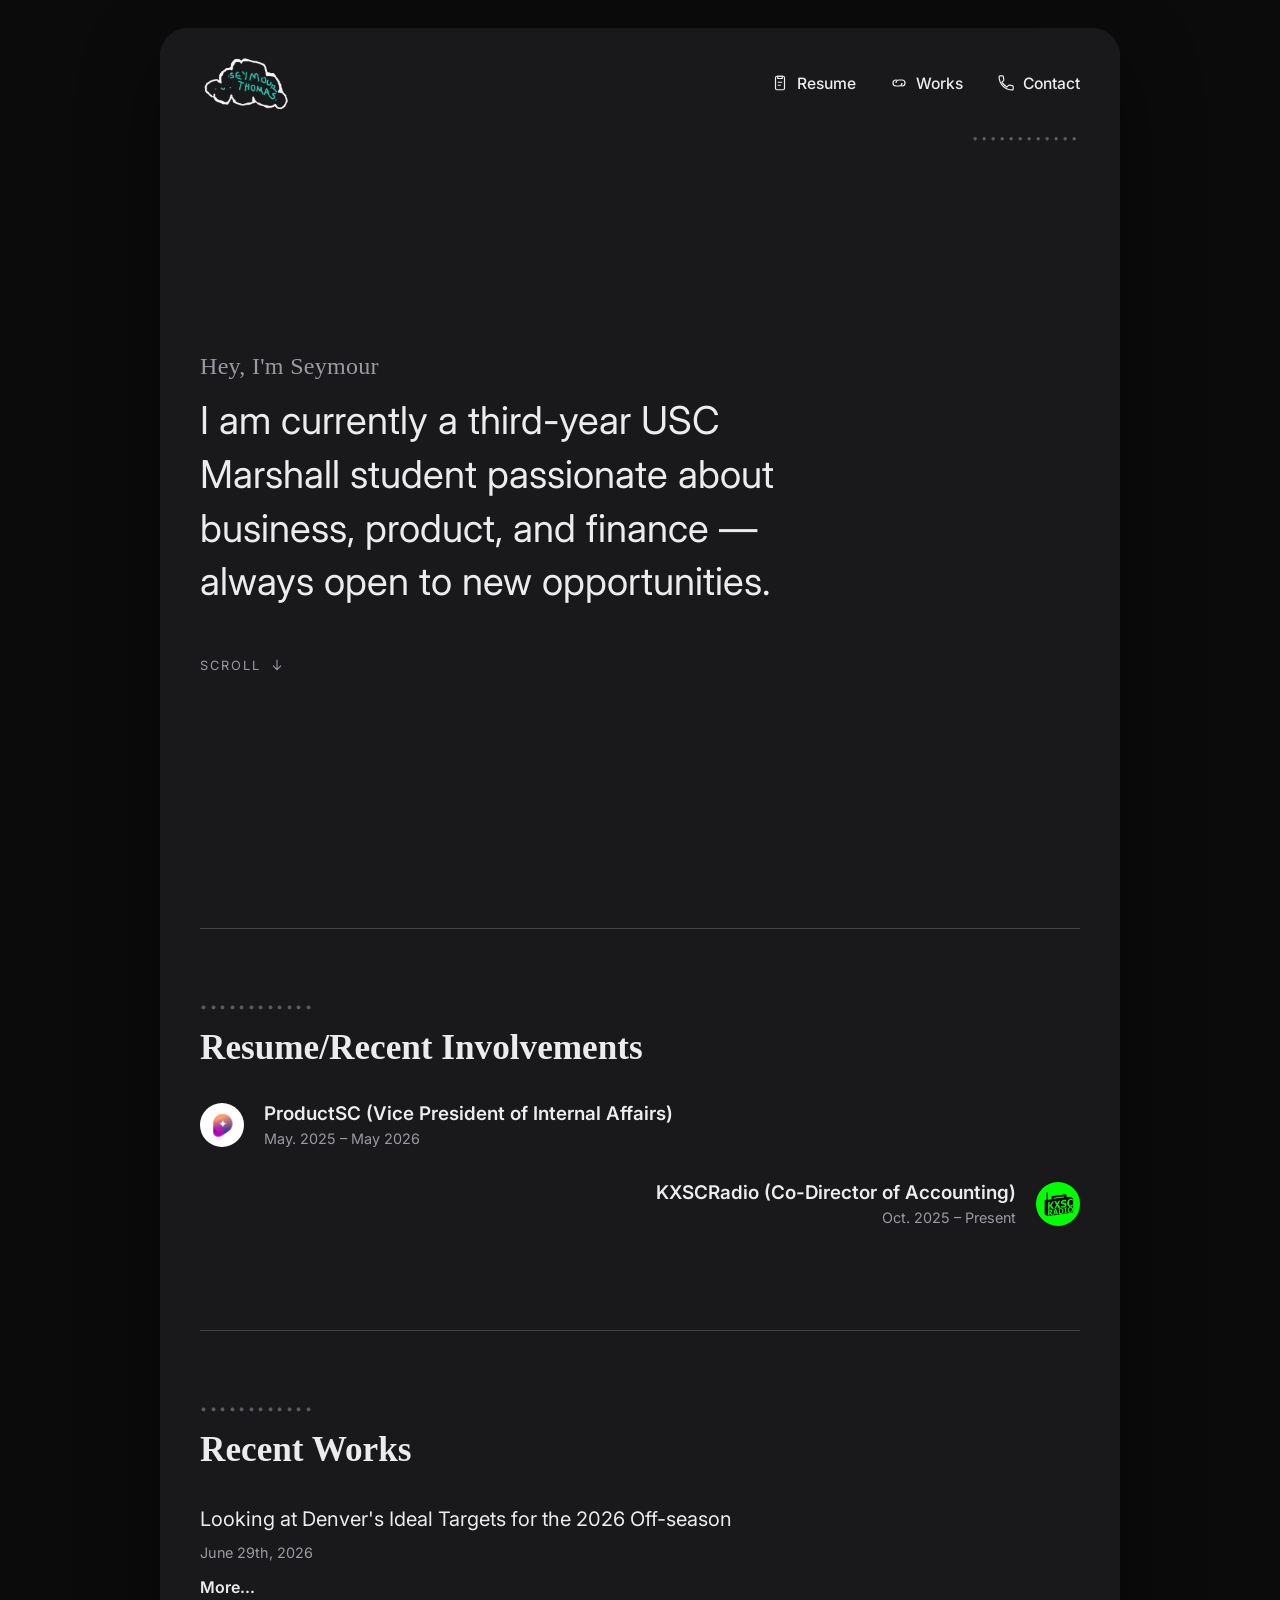
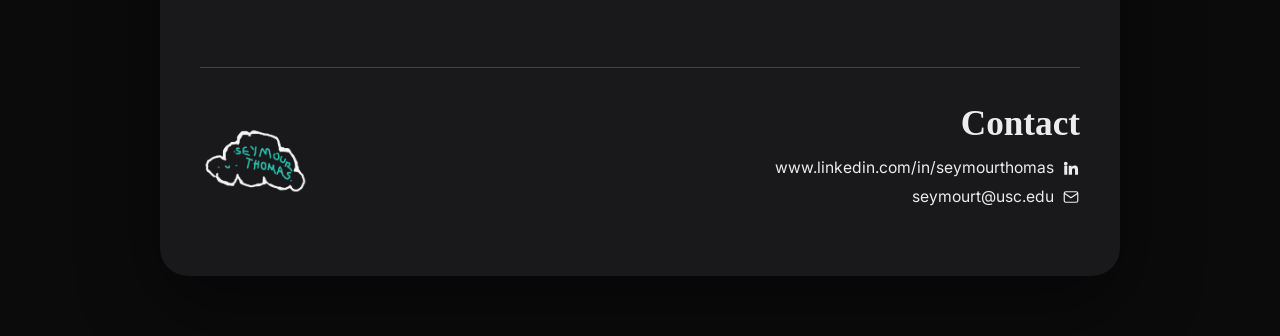
==== index.html @ e56f11bd "Add files via upload" ====
<!DOCTYPE html>
<html lang="en">
<head>
<meta charset="UTF-8">
<meta name="viewport" content="width=device-width, initial-scale=1.0">
<title>Seymour Thomas</title>
<link rel="icon" href="assets/logo.png">
<link rel="preconnect" href="https://fonts.googleapis.com">
<link rel="preconnect" href="https://fonts.gstatic.com" crossorigin>
<link href="https://fonts.googleapis.com/css2?family=Inter:wght@400;500;600;700&display=swap" rel="stylesheet">
<link rel="stylesheet" href="styles.css">
</head>
<body>

<div class="page">
  <div class="card">


    <header class="topbar">
      <a href="#top" class="logo-link" id="logoLink" aria-label="Back to top">
        <img src="assets/logo.png" alt="Seymour Thomas logo" class="logo-img">
      </a>
      <nav class="nav">
        <a href="#" class="nav-link" id="navResume" data-tip="Opens resume PDF">
          <svg class="nav-icon" viewBox="0 0 24 24" fill="none" stroke="currentColor" stroke-width="1.6"><rect x="6" y="3" width="12" height="18" rx="2"/><path d="M9 3h6v3H9z"/><path d="M9 11h6M9 15h4"/></svg>
          <span>Resume</span>
        </a>
        <a href="#works" class="nav-link" id="navWorks">
          <svg class="nav-icon" viewBox="0 0 24 24" fill="none" stroke="currentColor" stroke-width="1.6"><path d="M8 12a4 4 0 0 1 4-4h4a4 4 0 0 1 0 8h-1"/><path d="M16 12a4 4 0 0 1-4 4H8a4 4 0 0 1 0-8h1"/></svg>
          <span>Works</span>
        </a>
        <a href="#contact" class="nav-link" id="navContact">
          <svg class="nav-icon" viewBox="0 0 24 24" fill="none" stroke="currentColor" stroke-width="1.6"><path d="M6.6 10.8a15.9 15.9 0 0 0 6.6 6.6l2.2-2.2a1.2 1.2 0 0 1 1.2-.3c1.2.4 2.5.6 3.8.6a1.2 1.2 0 0 1 1.2 1.2V20a1.2 1.2 0 0 1-1.2 1.2C10.6 21.2 2.8 13.4 2.8 3.8A1.2 1.2 0 0 1 4 2.6h3.3a1.2 1.2 0 0 1 1.2 1.2c0 1.3.2 2.6.6 3.8a1.2 1.2 0 0 1-.3 1.2z"/></svg>
          <span>Contact</span>
        </a>
      </nav>
      <div class="topbar-dots" aria-hidden="true">••••••••••••</div>
    </header>

    <main id="top">

      <!-- INTRO -->
      <section class="section intro" id="intro">
        <div class="cloud-particles" aria-hidden="true">
          <img class="cloud-particle cp-1" src="assets/dotted-cloud.png" alt="">
          <img class="cloud-particle cp-2" src="assets/dotted-cloud.png" alt="">
          <img class="cloud-particle cp-3" src="assets/dotted-cloud.png" alt="">
          <img class="cloud-particle cp-4" src="assets/dotted-cloud.png" alt="">
          <img class="cloud-particle cp-5" src="assets/dotted-cloud.png" alt="">
          <img class="cloud-particle cp-6" src="assets/dotted-cloud.png" alt="">
          <img class="cloud-particle cp-7" src="assets/dotted-cloud.png" alt="">
        </div>
        <div class="intro-content">
          <p class="eyebrow"><span class="word" style="animation-delay:0.00s">Hey,</span> <span class="word" style="animation-delay:0.06s">I'm</span> <span class="word" style="animation-delay:0.12s">Seymour</span></p>
          <p class="intro-bio"><span class="word" style="animation-delay:0.20s">I</span> <span class="word" style="animation-delay:0.26s">am</span> <span class="word" style="animation-delay:0.32s">currently</span> <span class="word" style="animation-delay:0.38s">a</span> <span class="word" style="animation-delay:0.44s">third-year</span> <span class="word" style="animation-delay:0.50s">USC</span> <span class="word" style="animation-delay:0.56s">Marshall</span> <span class="word" style="animation-delay:0.62s">student</span> <span class="word" style="animation-delay:0.68s">passionate</span> <span class="word" style="animation-delay:0.74s">about</span> <span class="word" style="animation-delay:0.80s">business,</span> <span class="word" style="animation-delay:0.86s">product,</span> <span class="word" style="animation-delay:0.92s">and</span> <span class="word" style="animation-delay:0.98s">finance</span> <span class="word" style="animation-delay:1.04s">&mdash;</span> <span class="word" style="animation-delay:1.10s">always</span> <span class="word" style="animation-delay:1.16s">open</span> <span class="word" style="animation-delay:1.22s">to</span> <span class="word" style="animation-delay:1.28s">new</span> <span class="word" style="animation-delay:1.34s">opportunities.</span></p>
        </div>
        <div class="scroll-cue" aria-hidden="true">
          <span>scroll</span>
          <svg viewBox="0 0 24 24" fill="none" stroke="currentColor" stroke-width="1.6"><path d="M12 4v15M6 13l6 6 6-6"/></svg>
        </div>
      </section>

      <hr class="section-divider reveal">

      <!-- RESUME / INVOLVEMENTS -->
      <section class="section" id="involvements">
        <p class="dot-marker reveal">••••••••••••</p>
        <h2 class="section-title reveal">Resume/Recent Involvements</h2>

        <div class="involvement reveal">
          <a href="https://www.productsc.org/" target="_blank" rel="noopener" class="badge" aria-label="ProductSC website">
            <img src="assets/productsc.png" alt="ProductSC logo" class="badge-img">
          </a>
          <div class="involvement-text">
            <a href="https://www.productsc.org/" target="_blank" rel="noopener" class="involvement-org link-hover">ProductSC (Vice President of Internal Affairs)</a>
            <span class="involvement-date">May. 2025 – May 2026</span>
          </div>
        </div>

        <div class="involvement involvement-alt reveal">
          <div class="involvement-text">
            <a href="https://kxsc.org/" target="_blank" rel="noopener" class="involvement-org link-hover">KXSCRadio (Co-Director of Accounting)</a>
            <span class="involvement-date">Oct. 2025 – Present</span>
          </div>
          <a href="https://kxsc.org/" target="_blank" rel="noopener" class="badge" aria-label="KXSC Radio website">
            <img src="assets/kxsc.jpg" alt="KXSC Radio logo" class="badge-img">
          </a>
        </div>
      </section>

      <hr class="section-divider reveal">

      <!-- RECENT WORKS -->
      <section class="section" id="works">
        <p class="dot-marker reveal">••••••••••••</p>
        <h2 class="section-title reveal">Recent Works</h2>

        <div class="work reveal">
          <a href="memo.html" class="work-title link-hover">Looking at Denver's Ideal Targets for the 2026 Off-season</a>
          <span class="work-date">June 29th, 2026</span>
          <a href="memo.html" class="more-link link-hover">More...</a>
        </div>
      </section>

      <hr class="section-divider reveal">

      <!-- CONTACT -->
      <section class="section contact-section" id="contact">
        <img src="assets/logo.png" alt="Seymour Thomas logo" class="logo-img contact-logo reveal">
        <div class="contact-info reveal">
          <h2 class="section-title contact-title">Contact</h2>
          <a href="https://www.linkedin.com/in/seymourthomas" target="_blank" rel="noopener" class="contact-row link-hover">
            www.linkedin.com/in/seymourthomas
            <svg class="contact-icon" viewBox="0 0 24 24" fill="currentColor"><path d="M4.98 3.5a2.5 2.5 0 1 1 0 5 2.5 2.5 0 0 1 0-5zM3 9h4v12H3zM9 9h3.8v1.7h.05c.53-1 1.83-2.05 3.77-2.05 4.03 0 4.78 2.65 4.78 6.1V21h-4v-5.6c0-1.34-.02-3.06-1.87-3.06-1.87 0-2.16 1.46-2.16 2.96V21H9z"/></svg>
          </a>
          <a href="mailto:seymourt@usc.edu" class="contact-row link-hover">
            seymourt@usc.edu
            <svg class="contact-icon" viewBox="0 0 24 24" fill="none" stroke="currentColor" stroke-width="1.6"><rect x="3" y="5" width="18" height="14" rx="2"/><path d="M3 7l9 6 9-6"/></svg>
          </a>
        </div>
      </section>

    </main>
  </div>
</div>

<script src="script.js"></script>
</body>
</html>
---- styles.css ----
/* ============ self-hosted fonts ============ */
@font-face{
  font-family:'Kaisei Tokumin';
  src:url('assets/fonts/KaiseiTokumin-Regular.ttf') format('truetype');
  font-weight:400;
  font-style:normal;
  font-display:swap;
}
@font-face{
  font-family:'Kaisei Tokumin';
  src:url('assets/fonts/KaiseiTokumin-Medium.ttf') format('truetype');
  font-weight:500;
  font-style:normal;
  font-display:swap;
}
@font-face{
  font-family:'Kaisei Tokumin';
  src:url('assets/fonts/KaiseiTokumin-Bold.ttf') format('truetype');
  font-weight:700;
  font-style:normal;
  font-display:swap;
}
@font-face{
  font-family:'Kaisei Tokumin';
  src:url('assets/fonts/KaiseiTokumin-ExtraBold.ttf') format('truetype');
  font-weight:800;
  font-style:normal;
  font-display:swap;
}

/* ============ tokens ============ */
:root{
  --bg-outer:#0B0B0C;
  --bg-card:#19191C;
  --text-primary:#ECECEF;
  --text-muted:#9A9AA3;
  --accent:#8E7CF6;      /* purple/blue hover highlight */
  --accent-soft:rgba(142,124,246,0.15);
  --teal:#2DD4BF;
  --dot-grey:#5B5B63;
  --rule:rgba(255,255,255,0.14);
  --radius-card:28px;
  --font-display:'Kaisei Tokumin', serif;
  --font-body:'Inter', sans-serif;
}

*{box-sizing:border-box;}
html{scroll-behavior:smooth;}
body{
  margin:0;
  background:var(--bg-outer);
  color:var(--text-primary);
  font-family:var(--font-body);
  -webkit-font-smoothing:antialiased;
}

a{ color:inherit; text-decoration:none; }

/* ============ page / card shell ============ */
.page{
  min-height:100vh;
  display:flex;
  justify-content:center;
  padding:28px 16px 60px;
}
.card{
  position:relative;
  width:100%;
  max-width:960px;
  background:var(--bg-card);
  border-radius:var(--radius-card);
  overflow:hidden;
  box-shadow:0 30px 80px rgba(0,0,0,0.45);
}

/* floating cloud particles — small, transparent, confined to the intro
   hero's right-hand side so they never cross into the text column.
   Each drifts in, lingers, fades out, then repeats on a loop; staggered
   delays/durations keep them from moving in sync. */
.cloud-particles{
  position:absolute;
  inset:0;
  overflow:hidden;
  pointer-events:none;
  z-index:0;
}
.cloud-particle{
  position:absolute;
  width:56px;
  opacity:0;
  animation:cloud-float 12s ease-in-out infinite;
}
.cp-1{ top:6%;  left:64%; width:38px; animation-duration:11s; animation-delay:0s;   --peak:0.20; --dx:16px;  --dy:-22px; }
.cp-2{ top:16%; left:84%; width:60px; animation-duration:14s; animation-delay:2.5s; --peak:0.16; --dx:-14px; --dy:18px;  }
.cp-3{ top:34%; left:70%; width:30px; animation-duration:9s;  animation-delay:5s;   --peak:0.24; --dx:20px;  --dy:14px;  }
.cp-4{ top:48%; left:90%; width:50px; animation-duration:13s; animation-delay:1.5s; --peak:0.15; --dx:-18px; --dy:-16px; }
.cp-5{ top:62%; left:66%; width:42px; animation-duration:10s; animation-delay:7s;   --peak:0.20; --dx:14px;  --dy:20px;  }
.cp-6{ top:76%; left:82%; width:34px; animation-duration:12.5s; animation-delay:4s; --peak:0.18; --dx:-16px; --dy:-14px; }
.cp-7{ top:88%; left:72%; width:46px; animation-duration:15s; animation-delay:9s;   --peak:0.14; --dx:12px;  --dy:-18px; }

@keyframes cloud-float{
  0%{ opacity:0; transform:translate(0,0) scale(0.92); }
  15%{ opacity:var(--peak,0.2); }
  50%{ transform:translate(var(--dx,14px), var(--dy,-18px)) scale(1); }
  85%{ opacity:var(--peak,0.2); }
  100%{ opacity:0; transform:translate(calc(var(--dx,14px) * 1.7), calc(var(--dy,-18px) * 1.7)) scale(1.04); }
}

/* ============ topbar (sticky) ============ */
.topbar{
  position:sticky;
  top:0;
  z-index:20;
  display:flex;
  align-items:center;
  justify-content:space-between;
  padding:26px 40px;
  background:linear-gradient(to bottom, var(--bg-card) 78%, rgba(25,25,28,0));
}
.logo-link{ display:block; line-height:0; }
.logo-img{
  height:58px;
  width:auto;
  transition:transform 0.2s ease, filter 0.2s ease;
}
.logo-link:hover .logo-img{
  transform:scale(1.05);
  filter:drop-shadow(0 0 8px var(--accent-soft));
}

.nav{
  display:flex;
  gap:34px;
}
.nav-link{
  display:flex;
  align-items:center;
  gap:8px;
  font-size:0.98rem;
  font-weight:500;
  color:var(--text-primary);
  transition:color 0.2s ease;
}
.nav-icon{
  width:18px;
  height:18px;
  flex-shrink:0;
  transition:color 0.2s ease, transform 0.2s ease;
}
.nav-link:hover, .nav-link:focus-visible{
  color:var(--accent);
}
.nav-link:hover .nav-icon, .nav-link:focus-visible .nav-icon{
  transform:translateY(-1px);
}

.topbar-dots{
  position:absolute;
  right:40px;
  bottom:0px;
  transform:translateY(50%);
  color:var(--dot-grey);
  font-size:0.7rem;
  letter-spacing:3px;
  display:none;
}
@media (min-width:640px){
  .topbar-dots{ display:block; }
}

/* ============ sections (base spacing, no cross-cancelling) ============ */
main{
  position:relative;
  z-index:1;
}
.section{
  padding:70px 40px;
  position:relative;
  scroll-margin-top:110px;
}
.dot-marker{
  font-family:var(--font-body);
  font-size:0.78rem;
  letter-spacing:2.5px;
  text-transform:uppercase;
  color:var(--dot-grey);
  margin:0 0 14px;
}
.eyebrow{
  font-family:var(--font-display);
  font-weight:500;
  font-style:normal;
  font-size:1.15rem;
  color:var(--text-muted);
  letter-spacing:0.3px;
  margin:0 0 14px;
}
.section-title{
  font-family:var(--font-display);
  font-weight:800;
  font-size:2.2rem;
  margin:0 0 34px;
}

.section-divider{
  border:none;
  height:1px;
  margin:0 40px;
  background:rgba(255,255,255,0.18);
}

/* per-word load-in animation — plain CSS keyframes, no JS text
   manipulation involved, so spacing between words can never break */
.word{
  display:inline-block;
  opacity:0;
  animation:word-in 0.6s ease forwards;
}
@keyframes word-in{
  from{ opacity:0; transform:translateY(12px); }
  to{ opacity:1; transform:translateY(0); }
}

/* ============ intro (hero) ============ */
.intro{
  position:relative;
  overflow:hidden;
  min-height:calc(100vh - 110px);
  display:flex;
  flex-direction:column;
  justify-content:center;
  padding-top:20px;
  padding-bottom:60px;
}
.intro-content{
  position:relative;
  z-index:1;
}
.intro .eyebrow{
  font-size:1.5rem;
}
.intro-bio{
  font-size:2.4rem;
  line-height:1.4;
  max-width:640px;
  color:var(--text-primary);
  margin:0;
}
.scroll-cue{
  position:relative;
  z-index:1;
  display:flex;
  align-items:center;
  gap:8px;
  margin-top:48px;
  color:var(--text-muted);
  font-size:0.8rem;
  letter-spacing:2px;
  text-transform:uppercase;
  animation:scroll-cue-bob 2.4s ease-in-out infinite;
}
.scroll-cue svg{ width:16px; height:16px; }
@keyframes scroll-cue-bob{
  0%,100%{ transform:translateY(0); opacity:0.7; }
  50%{ transform:translateY(6px); opacity:1; }
}

/* ============ involvements ============ */
.involvement{
  display:flex;
  align-items:center;
  gap:20px;
  margin-bottom:34px;
}
.involvement-alt{
  justify-content:flex-end;
  text-align:right;
}
.involvement-text{
  display:flex;
  flex-direction:column;
  gap:5px;
}
.involvement-org{
  font-size:1.18rem;
  font-weight:600;
}
.involvement-date{
  font-size:0.9rem;
  color:var(--text-muted);
}
.badge{
  flex-shrink:0;
  width:44px;
  height:44px;
  border-radius:50%;
  display:flex;
  align-items:center;
  justify-content:center;
  overflow:hidden;
  background:#fff;
  transition:transform 0.2s ease, box-shadow 0.2s ease;
}
.badge:hover{
  transform:scale(1.08);
  box-shadow:0 0 0 4px var(--accent-soft);
}
.badge-img{
  width:100%;
  height:100%;
  object-fit:cover;
}

/* ============ works ============ */
.work-title{
  display:block;
  text-decoration:none;
  font-size:1.25rem;
  line-height:1.5;
  max-width:560px;
  margin:0 0 10px;
}
.work-date{
  display:block;
  font-size:0.9rem;
  color:var(--text-muted);
  margin-bottom:16px;
}
.more-link{
  font-size:1rem;
  font-weight:600;
  color:var(--text-primary);
}

/* ============ shared hover-highlight for meaningful links ============ */
.link-hover{ transition:color 0.2s ease, text-shadow 0.2s ease; }
.link-hover:hover, .link-hover:focus-visible{
  color:var(--accent);
}

/* ============ contact ============ */
.contact-section{
  display:flex;
  align-items:center;
  justify-content:space-between;
  gap:24px;
  flex-wrap:wrap;
  padding-top:36px;
  padding-bottom:60px;
}
.contact-logo{
  height:70px;
}
.contact-info{
  text-align:right;
  margin-left:auto;
}
.contact-title{
  margin-bottom:14px;
}
.contact-row{
  display:flex;
  align-items:center;
  justify-content:flex-end;
  gap:8px;
  font-size:0.98rem;
  margin-bottom:10px;
}
.contact-icon{
  width:18px;
  height:18px;
}

/* ============ scroll reveal ============ */
/* Visible by default — this can NEVER get stuck hidden, even if JS is
   slow, blocked, or fails outright. JS (below) opts specific elements
   INTO a temporary hidden state only when they're below the fold, then
   un-hides them on scroll for a fade-up effect. No JS running at all
   just means everything is simply visible immediately, which is a
   perfectly fine degraded experience — never a blank page. */
.reveal{
  transition:opacity 0.7s ease, transform 0.7s ease;
}
.reveal.reveal-pending{
  opacity:0;
  transform:translateY(28px);
}

/* ============ responsive ============ */
@media (max-width:680px){
  .topbar{ padding:20px 22px; }
  .logo-img{ height:44px; }
  .nav{ gap:18px; }
  .nav-link span{ display:none; }
  .nav-icon{ width:21px; height:21px; }
  .section{ padding:40px 22px; }
  .section-divider{ margin:0 22px; }
  .intro{ min-height:calc(100vh - 84px); padding-bottom:40px; }
  .intro .eyebrow{ font-size:1.15rem; }
  .intro-bio{ font-size:1.5rem; max-width:100%; }
  .scroll-cue{ margin-top:32px; }
  .involvement, .involvement-alt{
    flex-direction:column;
    align-items:flex-start;
    text-align:left;
  }
  .contact-section{
    flex-direction:column;
    align-items:flex-start;
  }
  .contact-info{ text-align:left; margin-left:0; }
  .contact-row{ justify-content:flex-start; }
  /* fewer, smaller, more transparent particles — a narrow screen has much
     less safe empty space, so keep this restrained rather than cluttered */
  .cloud-particle{ width:26px !important; }
  .cp-2, .cp-4, .cp-6{ display:none; }
  .cp-1{ left:70%; }
  .cp-3{ left:76%; }
  .cp-5{ left:68%; }
  .cp-7{ left:74%; }
}

/* ============ memo page ============ */
.breadcrumb{
  font-size:0.85rem;
  color:var(--text-muted);
  margin-bottom:18px;
}
.breadcrumb a{
  font-weight:600;
  color:var(--text-muted);
}
.breadcrumb a:hover{ color:var(--accent); }
.breadcrumb .sep{ margin:0 8px; opacity:0.6; }
.breadcrumb .current{ color:var(--text-primary); }

.memo-hero{ padding-top:16px; padding-bottom:20px; }
.memo-title{
  font-family:var(--font-display);
  font-weight:800;
  font-size:2.5rem;
  line-height:1.15;
  margin:0 0 14px;
  max-width:760px;
}
.memo-byline{
  font-size:1.05rem;
  text-decoration:underline;
  text-underline-offset:4px;
  color:var(--text-primary);
  margin:0 0 22px;
}
.memo-download{
  display:inline-flex;
  align-items:center;
  gap:8px;
  font-size:0.92rem;
  color:var(--text-muted);
}
.memo-download svg{ width:17px; height:17px; }
.memo-download:hover{ color:var(--accent); }

.memo-section-heading{
  font-family:var(--font-display);
  font-weight:800;
  font-size:1.6rem;
  margin:0 0 18px;
}
.memo-body p{
  font-size:1.02rem;
  line-height:1.7;
  color:#D8D6DC;
  max-width:760px;
  margin:0 0 18px;
}
.memo-body p:last-child{ margin-bottom:0; }
.memo-aside{
  font-size:0.92rem !important;
  color:var(--text-muted) !important;
  font-style:italic;
}

/* data tables — rendered as light "report" cards against the dark page */
.memo-table-wrap{
  overflow-x:auto;
  border-radius:10px;
  margin:20px 0 26px;
  box-shadow:0 12px 28px rgba(0,0,0,0.35);
}
.memo-table{
  width:100%;
  border-collapse:collapse;
  background:#fff;
  font-size:0.88rem;
  min-width:560px;
}
.memo-table th{
  background:#0F1F3D;
  color:#E8B84B;
  font-family:var(--font-body);
  font-weight:700;
  text-align:left;
  padding:10px 14px;
  white-space:nowrap;
}
.memo-table td{
  padding:9px 14px;
  color:#1a1a1a;
  border-bottom:1px solid #eee;
}
.memo-table tr:last-child td{ border-bottom:none; }
.memo-table td:first-child, .memo-table th:first-child{ font-weight:600; }
.row-pink td{ background:#FBD9DD; }
.row-green td{ background:#DCEFD9; }
.row-lavender td{ background:#E3E7F7; }
.row-yellow td{ background:#FBF0C7; }
.memo-table tr:nth-child(even):not(.row-pink):not(.row-green):not(.row-lavender):not(.row-yellow) td{
  background:#F4F4F8;
}

.memo-callout{
  background:#221F2C;
  border-left:3px solid var(--accent);
  padding:14px 18px;
  border-radius:6px;
  font-size:0.95rem;
  color:#D8D6DC;
  max-width:760px;
  margin:0 0 26px;
}
.memo-callout strong{ color:var(--text-primary); }

/* recommendation blocks */
.recommendation{ margin-bottom:8px; }
.recommendation h3{
  font-family:var(--font-display);
  font-weight:700;
  font-size:1.3rem;
  margin:0 0 16px;
}
.recommendation figure{
  margin:0 0 18px;
  max-width:480px;
}
.recommendation img{
  width:100%;
  height:auto;
  border-radius:10px;
  display:block;
}
.recommendation figcaption{
  font-size:0.82rem;
  font-style:italic;
  color:var(--text-muted);
  margin-top:8px;
}

/* conclusion action table */
.conclusion-table{
  width:100%;
  border-collapse:separate;
  border-spacing:0 8px;
  margin:20px 0 26px;
}
.conclusion-table td{
  background:#fff;
  color:#1a1a1a;
  padding:14px 18px;
  font-size:0.92rem;
  vertical-align:top;
}
.conclusion-table tr td:first-child{
  background:#0F1F3D;
  color:#E8B84B;
  font-weight:800;
  font-size:1.1rem;
  text-align:center;
  width:44px;
  border-radius:8px 0 0 8px;
}
.conclusion-table tr td:nth-child(2){
  font-weight:700;
  width:220px;
}
.conclusion-table tr td:last-child{
  border-radius:0 8px 8px 0;
  color:#3d3d3d;
}

.memo-credit{
  text-align:center;
  font-size:0.82rem;
  color:var(--text-muted);
  margin-top:10px;
}

@media (max-width:680px){
  .memo-title{ font-size:1.8rem; }
  .memo-table{ font-size:0.8rem; min-width:500px; }
  .conclusion-table tr td:first-child{ width:36px; }
  .conclusion-table tr td:nth-child(2){ width:auto; }
  .conclusion-table td{ display:block; width:auto !important; border-radius:0 !important; }
  .conclusion-table tr{ display:block; background:#fff; border-radius:8px; overflow:hidden; }
}


a:focus-visible, .badge:focus-visible{
  outline:2px solid var(--accent);
  outline-offset:3px;
}

@media (prefers-reduced-motion: reduce){
  *{ animation:none !important; transition:none !important; }
  .reveal.reveal-pending{ opacity:1; transform:none; }
  .word{ opacity:1 !important; transform:none !important; }
  html{ scroll-behavior:auto; }
}
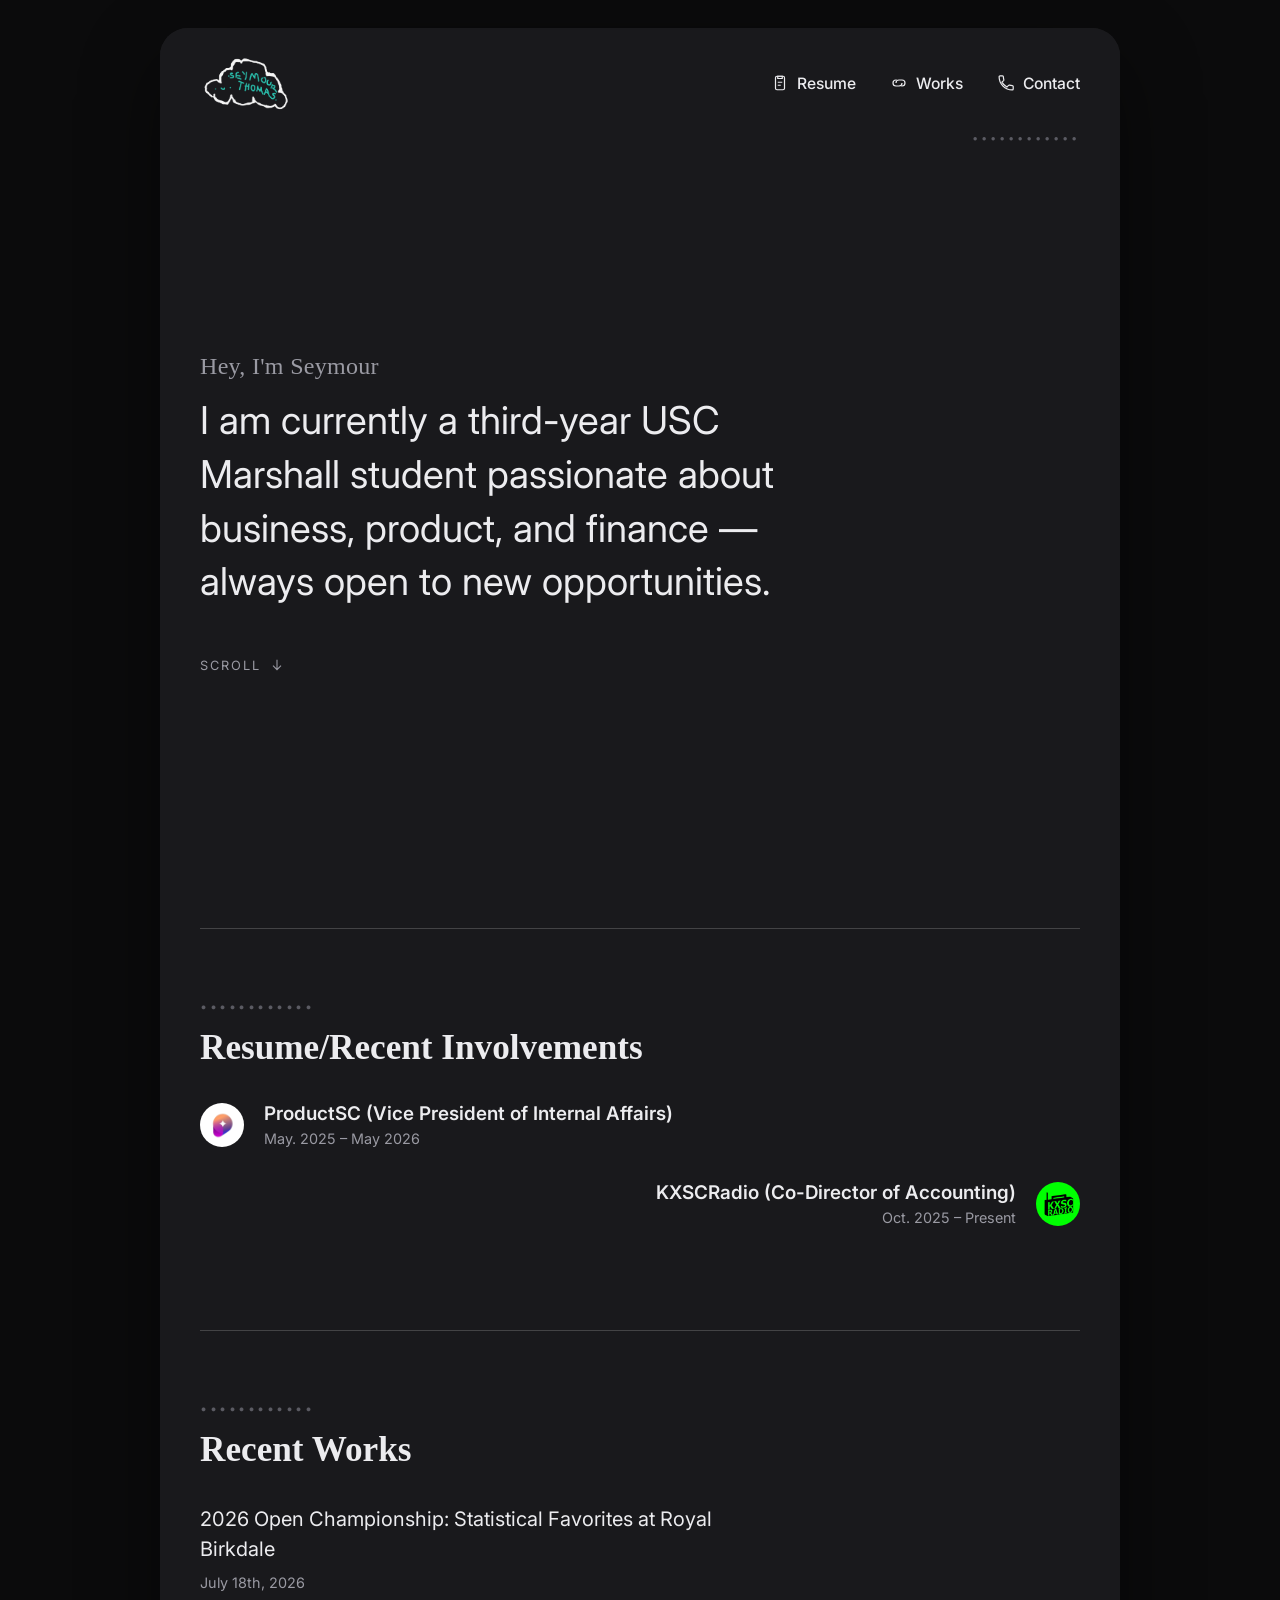
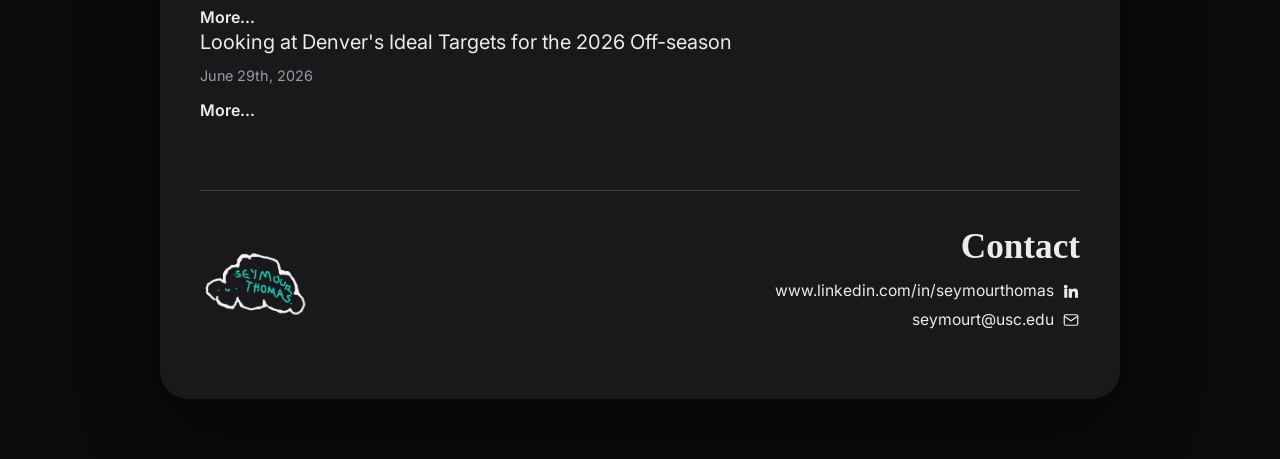
==== commit 0d33d42b: "Add files via upload" ====
--- a/index.html
+++ b/index.html
@@ -96,6 +96,12 @@
         <h2 class="section-title reveal">Recent Works</h2>
 
         <div class="work reveal">
+          <a href="open-championship-memo.html" class="work-title link-hover">2026 Open Championship: Statistical Favorites at Royal Birkdale</a>
+          <span class="work-date">July 18th, 2026</span>
+          <a href="open-championship-memo.html" class="more-link link-hover">More...</a>
+        </div>
+
+        <div class="work reveal">
           <a href="memo.html" class="work-title link-hover">Looking at Denver's Ideal Targets for the 2026 Off-season</a>
           <span class="work-date">June 29th, 2026</span>
           <a href="memo.html" class="more-link link-hover">More...</a>
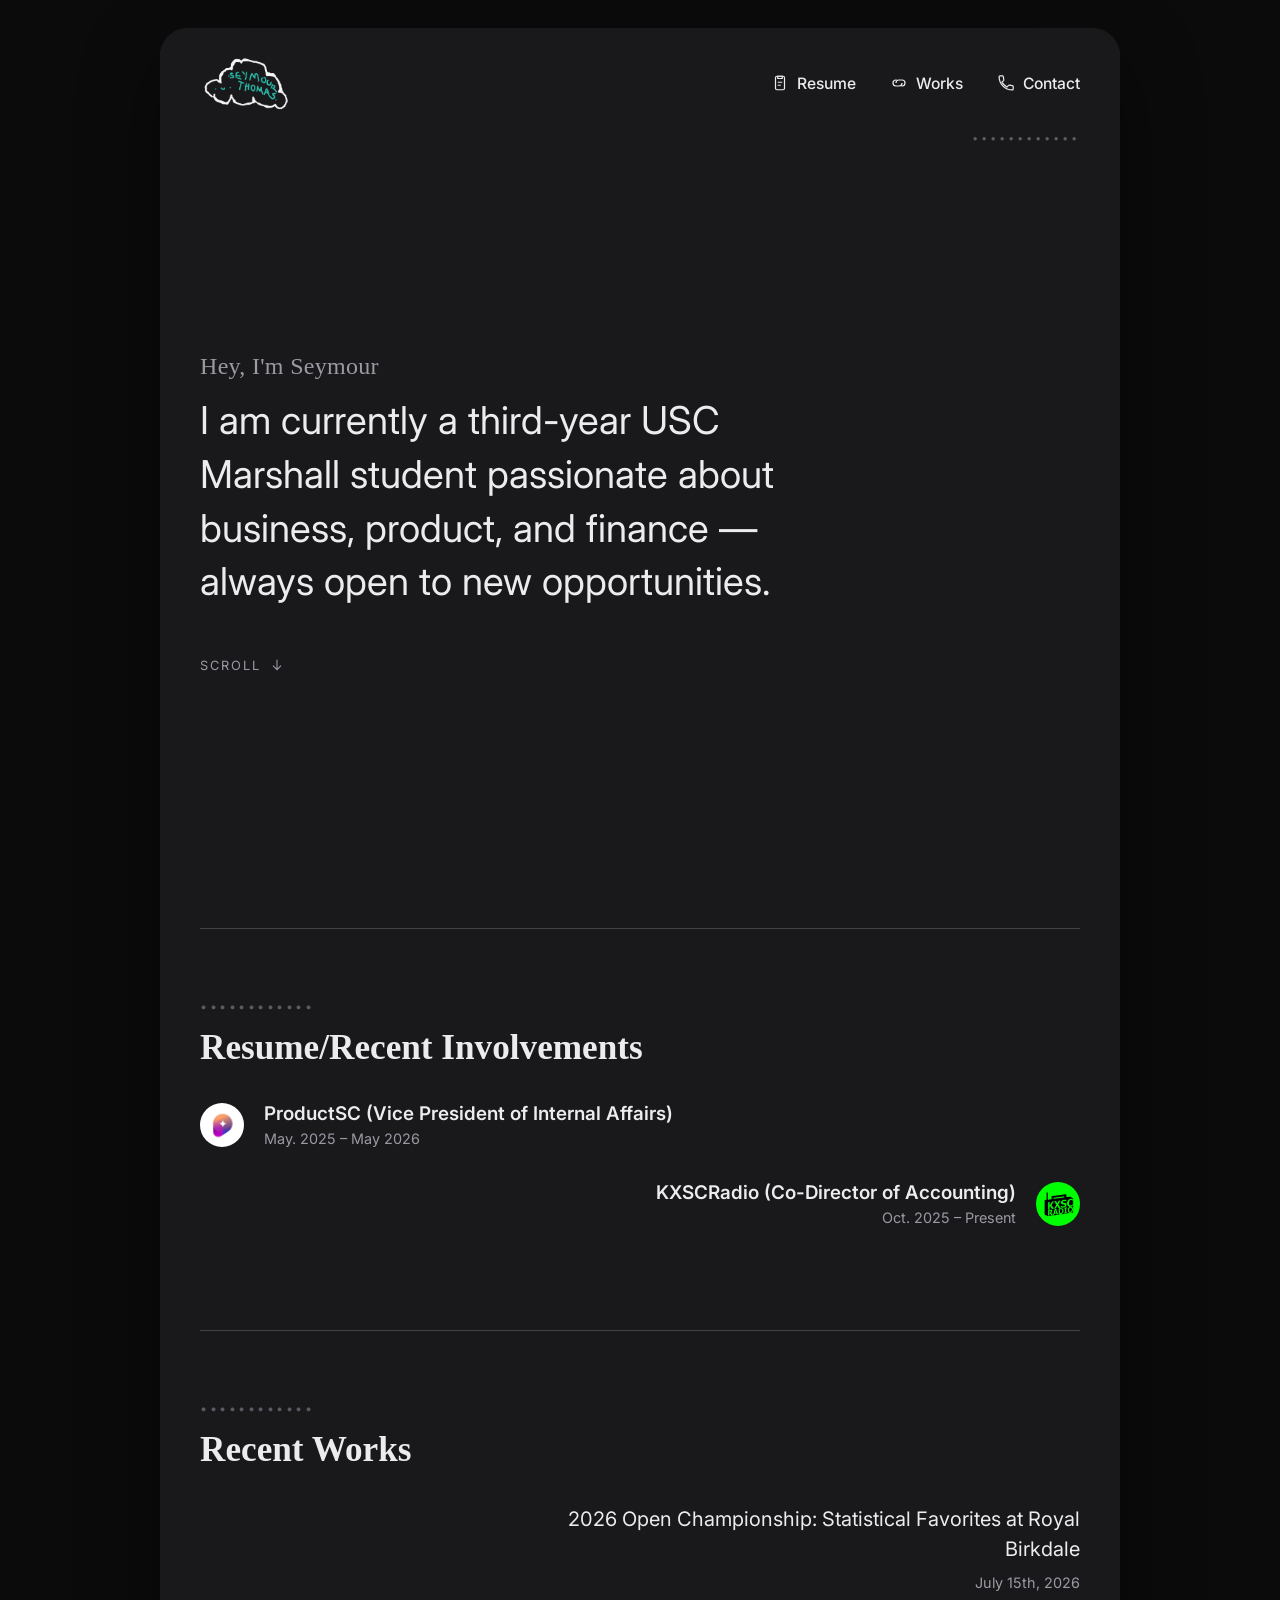
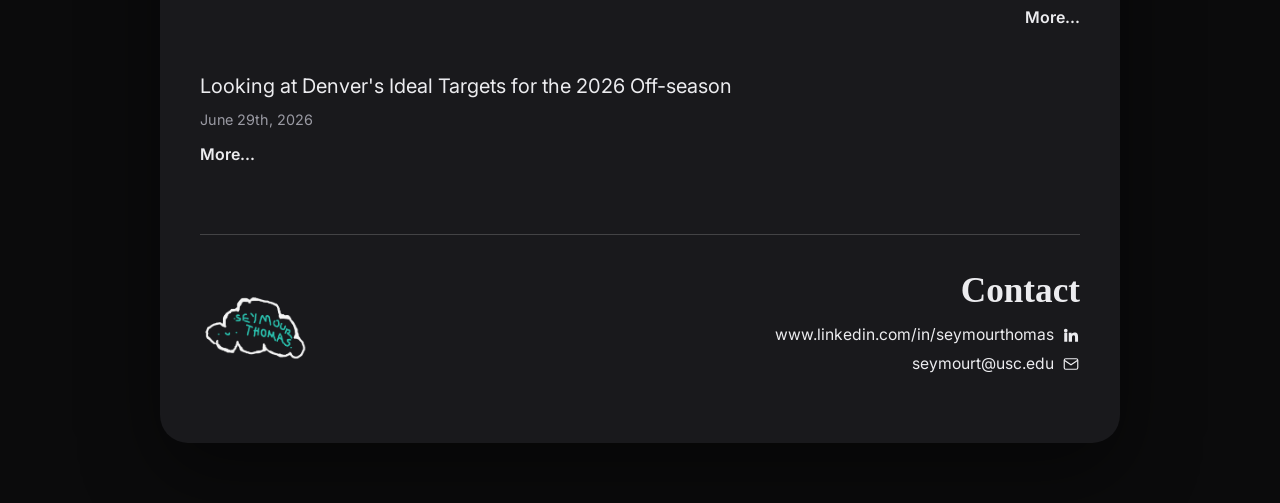
==== commit 873d6646: "Add files via upload" ====
--- a/index.html
+++ b/index.html
@@ -95,9 +95,9 @@
         <p class="dot-marker reveal">••••••••••••</p>
         <h2 class="section-title reveal">Recent Works</h2>
 
-        <div class="work reveal">
+        <div class="work work-alt reveal">
           <a href="open-championship-memo.html" class="work-title link-hover">2026 Open Championship: Statistical Favorites at Royal Birkdale</a>
-          <span class="work-date">July 18th, 2026</span>
+          <span class="work-date">July 15th, 2026</span>
           <a href="open-championship-memo.html" class="more-link link-hover">More...</a>
         </div>
 
--- a/styles.css
+++ b/styles.css
@@ -312,6 +312,18 @@
 }
 
 /* ============ works ============ */
+.work{
+  margin-bottom:44px;
+}
+.work:last-child{
+  margin-bottom:0;
+}
+.work-alt{
+  display:flex;
+  flex-direction:column;
+  align-items:flex-end;
+  text-align:right;
+}
 .work-title{
   display:block;
   text-decoration:none;
@@ -327,9 +339,17 @@
   margin-bottom:16px;
 }
 .more-link{
+  display:inline-block;
   font-size:1rem;
   font-weight:600;
   color:var(--text-primary);
+}
+
+@media (max-width:680px){
+  .work-alt{
+    align-items:flex-start;
+    text-align:left;
+  }
 }
 
 /* ============ shared hover-highlight for meaningful links ============ */
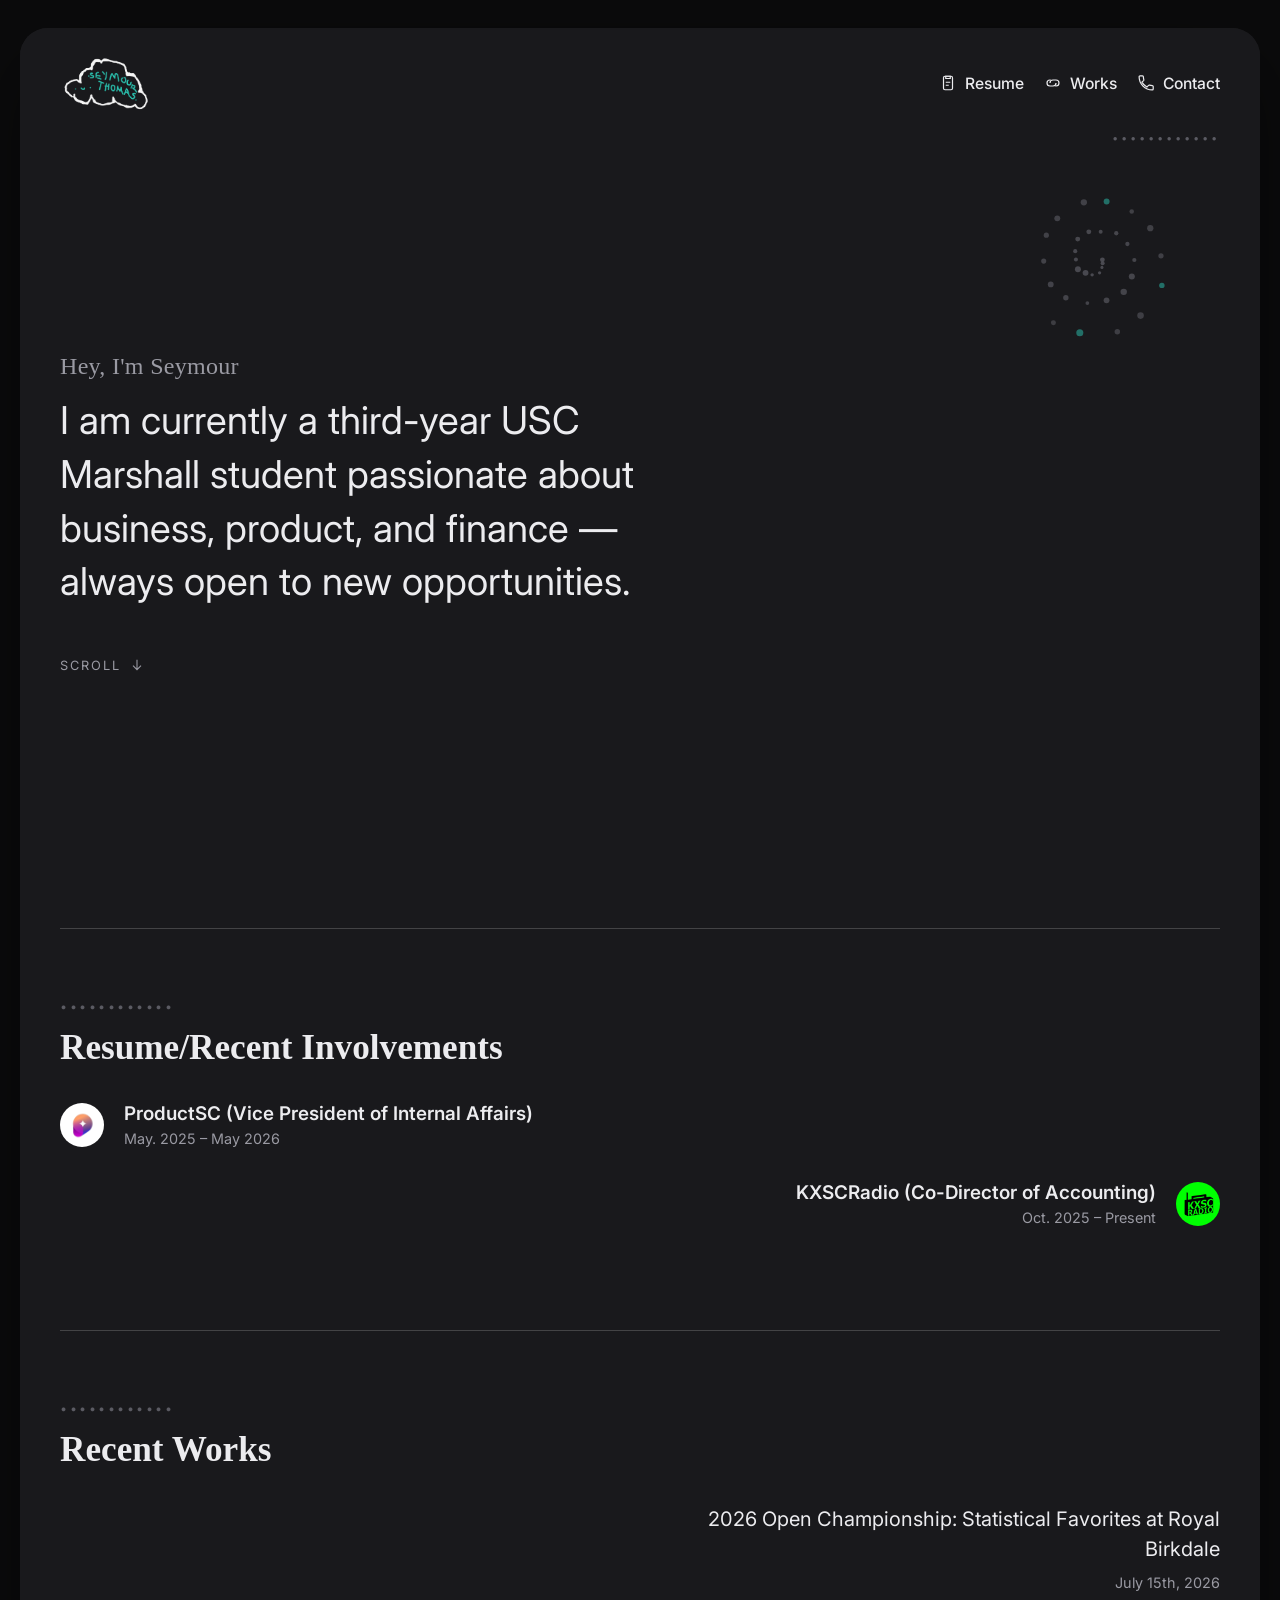
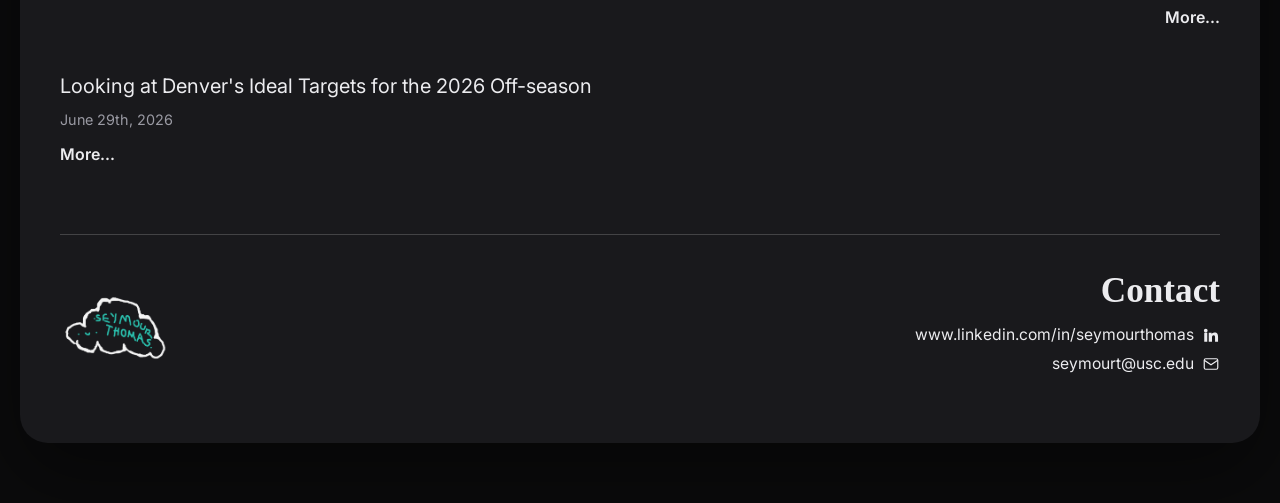
==== commit ce11e389: "Add files via upload" ====
--- a/index.html
+++ b/index.html
@@ -50,9 +50,47 @@
           <img class="cloud-particle cp-6" src="assets/dotted-cloud.png" alt="">
           <img class="cloud-particle cp-7" src="assets/dotted-cloud.png" alt="">
         </div>
+        <div class="dot-spiral-wrap" aria-hidden="true">
+          <svg class="dot-spiral" viewBox="0 0 200 200" xmlns="http://www.w3.org/2000/svg">
+            <circle cx="107.1" cy="99.8" r="2.64" fill="var(--dot-grey)" opacity="0.90"/>
+            <circle cx="107.4" cy="103.6" r="2.21" fill="var(--dot-grey)" opacity="0.89"/>
+            <circle cx="106.6" cy="108.2" r="1.71" fill="var(--dot-grey)" opacity="0.88"/>
+            <circle cx="104.0" cy="114.2" r="1.82" fill="var(--dot-grey)" opacity="0.88"/>
+            <circle cx="95.7" cy="116.5" r="1.90" fill="var(--dot-grey)" opacity="0.87"/>
+            <circle cx="88.4" cy="114.3" r="3.24" fill="var(--dot-grey)" opacity="0.86"/>
+            <circle cx="79.9" cy="110.2" r="3.31" fill="var(--dot-grey)" opacity="0.85"/>
+            <circle cx="77.7" cy="99.4" r="2.23" fill="var(--dot-grey)" opacity="0.85"/>
+            <circle cx="76.9" cy="90.2" r="2.29" fill="var(--dot-grey)" opacity="0.84"/>
+            <circle cx="79.7" cy="76.8" r="2.75" fill="var(--dot-grey)" opacity="0.83"/>
+            <circle cx="92.0" cy="68.7" r="2.72" fill="var(--dot-grey)" opacity="0.82"/>
+            <circle cx="105.2" cy="68.6" r="2.20" fill="var(--dot-grey)" opacity="0.82"/>
+            <circle cx="122.5" cy="70.3" r="2.39" fill="var(--dot-grey)" opacity="0.81"/>
+            <circle cx="134.9" cy="82.2" r="2.39" fill="var(--dot-grey)" opacity="0.80"/>
+            <circle cx="142.6" cy="100.0" r="2.33" fill="var(--dot-grey)" opacity="0.79"/>
+            <circle cx="139.8" cy="118.3" r="3.36" fill="var(--dot-grey)" opacity="0.79"/>
+            <circle cx="130.8" cy="135.4" r="3.56" fill="var(--dot-grey)" opacity="0.78"/>
+            <circle cx="111.7" cy="144.8" r="3.22" fill="var(--dot-grey)" opacity="0.77"/>
+            <circle cx="90.4" cy="147.8" r="2.10" fill="var(--dot-grey)" opacity="0.76"/>
+            <circle cx="66.5" cy="142.0" r="2.98" fill="var(--dot-grey)" opacity="0.76"/>
+            <circle cx="49.7" cy="127.1" r="3.20" fill="var(--dot-grey)" opacity="0.75"/>
+            <circle cx="41.9" cy="101.2" r="2.84" fill="var(--dot-grey)" opacity="0.74"/>
+            <circle cx="44.8" cy="72.4" r="2.89" fill="var(--dot-grey)" opacity="0.73"/>
+            <circle cx="57.0" cy="53.7" r="3.28" fill="var(--dot-grey)" opacity="0.73"/>
+            <circle cx="86.5" cy="35.9" r="3.50" fill="var(--dot-grey)" opacity="0.72"/>
+            <circle cx="111.8" cy="35.0" r="3.28" fill="var(--teal)" opacity="0.55"/>
+            <circle cx="139.7" cy="46.0" r="2.50" fill="var(--dot-grey)" opacity="0.70"/>
+            <circle cx="160.3" cy="64.7" r="3.48" fill="var(--dot-grey)" opacity="0.70"/>
+            <circle cx="172.2" cy="95.4" r="2.90" fill="var(--dot-grey)" opacity="0.69"/>
+            <circle cx="173.2" cy="128.2" r="3.02" fill="var(--teal)" opacity="0.55"/>
+            <circle cx="149.5" cy="161.8" r="3.64" fill="var(--dot-grey)" opacity="0.67"/>
+            <circle cx="123.7" cy="179.7" r="3.02" fill="var(--dot-grey)" opacity="0.67"/>
+            <circle cx="82.0" cy="180.9" r="3.91" fill="var(--teal)" opacity="0.55"/>
+            <circle cx="52.7" cy="169.7" r="2.77" fill="var(--dot-grey)" opacity="0.65"/>
+          </svg>
+        </div>
         <div class="intro-content">
           <p class="eyebrow"><span class="word" style="animation-delay:0.00s">Hey,</span> <span class="word" style="animation-delay:0.06s">I'm</span> <span class="word" style="animation-delay:0.12s">Seymour</span></p>
-          <p class="intro-bio"><span class="word" style="animation-delay:0.20s">I</span> <span class="word" style="animation-delay:0.26s">am</span> <span class="word" style="animation-delay:0.32s">currently</span> <span class="word" style="animation-delay:0.38s">a</span> <span class="word" style="animation-delay:0.44s">third-year</span> <span class="word" style="animation-delay:0.50s">USC</span> <span class="word" style="animation-delay:0.56s">Marshall</span> <span class="word" style="animation-delay:0.62s">student</span> <span class="word" style="animation-delay:0.68s">passionate</span> <span class="word" style="animation-delay:0.74s">about</span> <span class="word" style="animation-delay:0.80s">business,</span> <span class="word" style="animation-delay:0.86s">product,</span> <span class="word" style="animation-delay:0.92s">and</span> <span class="word" style="animation-delay:0.98s">finance</span> <span class="word" style="animation-delay:1.04s">&mdash;</span> <span class="word" style="animation-delay:1.10s">always</span> <span class="word" style="animation-delay:1.16s">open</span> <span class="word" style="animation-delay:1.22s">to</span> <span class="word" style="animation-delay:1.28s">new</span> <span class="word" style="animation-delay:1.34s">opportunities.</span></p>
+          <p class="intro-bio"><span class="word word-slow" style="animation-delay:0.20s">I</span> <span class="word word-slow" style="animation-delay:0.28s">am</span> <span class="word word-slow" style="animation-delay:0.36s">currently</span> <span class="word word-slow" style="animation-delay:0.44s">a</span> <span class="word word-slow" style="animation-delay:0.52s">third-year</span> <span class="word word-slow" style="animation-delay:0.60s">USC</span> <span class="word word-slow" style="animation-delay:0.68s">Marshall</span> <span class="word word-slow" style="animation-delay:0.76s">student</span> <span class="word word-slow" style="animation-delay:0.84s">passionate</span> <span class="word word-slow" style="animation-delay:0.92s">about</span> <span class="word word-slow" style="animation-delay:1.00s">business,</span> <span class="word word-slow" style="animation-delay:1.08s">product,</span> <span class="word word-slow" style="animation-delay:1.16s">and</span> <span class="word word-slow" style="animation-delay:1.24s">finance</span> <span class="word word-slow" style="animation-delay:1.32s">&mdash;</span> <span class="word word-slow" style="animation-delay:1.40s">always</span> <span class="word word-slow" style="animation-delay:1.48s">open</span> <span class="word word-slow" style="animation-delay:1.56s">to</span> <span class="word word-slow" style="animation-delay:1.64s">new</span> <span class="word word-slow" style="animation-delay:1.72s">opportunities.</span></p>
         </div>
         <div class="scroll-cue" aria-hidden="true">
           <span>scroll</span>
--- a/styles.css
+++ b/styles.css
@@ -66,7 +66,7 @@
 .card{
   position:relative;
   width:100%;
-  max-width:960px;
+  max-width:1240px;
   background:var(--bg-card);
   border-radius:var(--radius-card);
   overflow:hidden;
@@ -98,6 +98,18 @@
 .cp-6{ top:76%; left:82%; width:34px; animation-duration:12.5s; animation-delay:4s; --peak:0.18; --dx:-16px; --dy:-14px; }
 .cp-7{ top:88%; left:72%; width:46px; animation-duration:15s; animation-delay:9s;   --peak:0.14; --dx:12px;  --dy:-18px; }
 
+/* homepage intro only: make the same drifting clouds noticeably more
+   visible than the subtler version used on memo pages, per feedback
+   that they "aren't highlighted enough" — scoped to #intro so the
+   memo pages' clouds stay exactly as they were. */
+#intro .cp-1{ --peak:0.34; width:46px; }
+#intro .cp-2{ --peak:0.30; width:74px; }
+#intro .cp-3{ --peak:0.38; width:38px; }
+#intro .cp-4{ --peak:0.28; width:62px; }
+#intro .cp-5{ --peak:0.34; width:52px; }
+#intro .cp-6{ --peak:0.32; width:44px; }
+#intro .cp-7{ --peak:0.26; width:56px; }
+
 @keyframes cloud-float{
   0%{ opacity:0; transform:translate(0,0) scale(0.92); }
   15%{ opacity:var(--peak,0.2); }
@@ -106,6 +118,42 @@
   100%{ opacity:0; transform:translate(calc(var(--dx,14px) * 1.7), calc(var(--dy,-18px) * 1.7)) scale(1.04); }
 }
 
+/* new signature dot-spiral graphic — homepage intro only. Wrapper handles
+   the one-time fade-in timed to arrive alongside the intro text; the SVG
+   inside spins continuously and slowly on its own so the two animations
+   never fight over the transform property. Positioned clear of the text
+   column and given pointer-events:none so it can never sit "over" or
+   interrupt reading, per feedback. */
+.dot-spiral-wrap{
+  position:absolute;
+  top:4%;
+  right:6%;
+  width:180px;
+  height:180px;
+  opacity:0;
+  pointer-events:none;
+  z-index:0;
+  animation:dot-spiral-fadein 1.8s ease-out 1s forwards;
+}
+.dot-spiral{
+  width:100%;
+  height:100%;
+  display:block;
+  transform-origin:50% 50%;
+  animation:dot-spiral-spin 110s linear infinite;
+}
+@keyframes dot-spiral-fadein{
+  from{ opacity:0; transform:scale(0.92); }
+  to{ opacity:0.85; transform:scale(1); }
+}
+@keyframes dot-spiral-spin{
+  from{ transform:rotate(0deg); }
+  to{ transform:rotate(360deg); }
+}
+@media (max-width:680px){
+  .dot-spiral-wrap{ width:110px; height:110px; top:2%; right:4%; }
+}
+
 /* ============ topbar (sticky) ============ */
 .topbar{
   position:sticky;
@@ -130,7 +178,7 @@
 
 .nav{
   display:flex;
-  gap:34px;
+  gap:20px;
 }
 .nav-link{
   display:flex;
@@ -219,6 +267,15 @@
 @keyframes word-in{
   from{ opacity:0; transform:translateY(12px); }
   to{ opacity:1; transform:translateY(0); }
+}
+
+/* slower, smoother variant — used only on the homepage intro-bio line
+   per feedback that the default fade felt too quick. Left as an add-on
+   modifier (rather than changing .word itself) so the memo pages, which
+   reuse .word for their titles, keep their original faster timing. */
+.word-slow{
+  animation-duration:1.3s;
+  animation-timing-function:cubic-bezier(.22,.61,.36,1);
 }
 
 /* ============ intro (hero) ============ */
@@ -465,8 +522,6 @@
 }
 .memo-byline{
   font-size:1.05rem;
-  text-decoration:underline;
-  text-underline-offset:4px;
   color:var(--text-primary);
   margin:0 0 22px;
 }
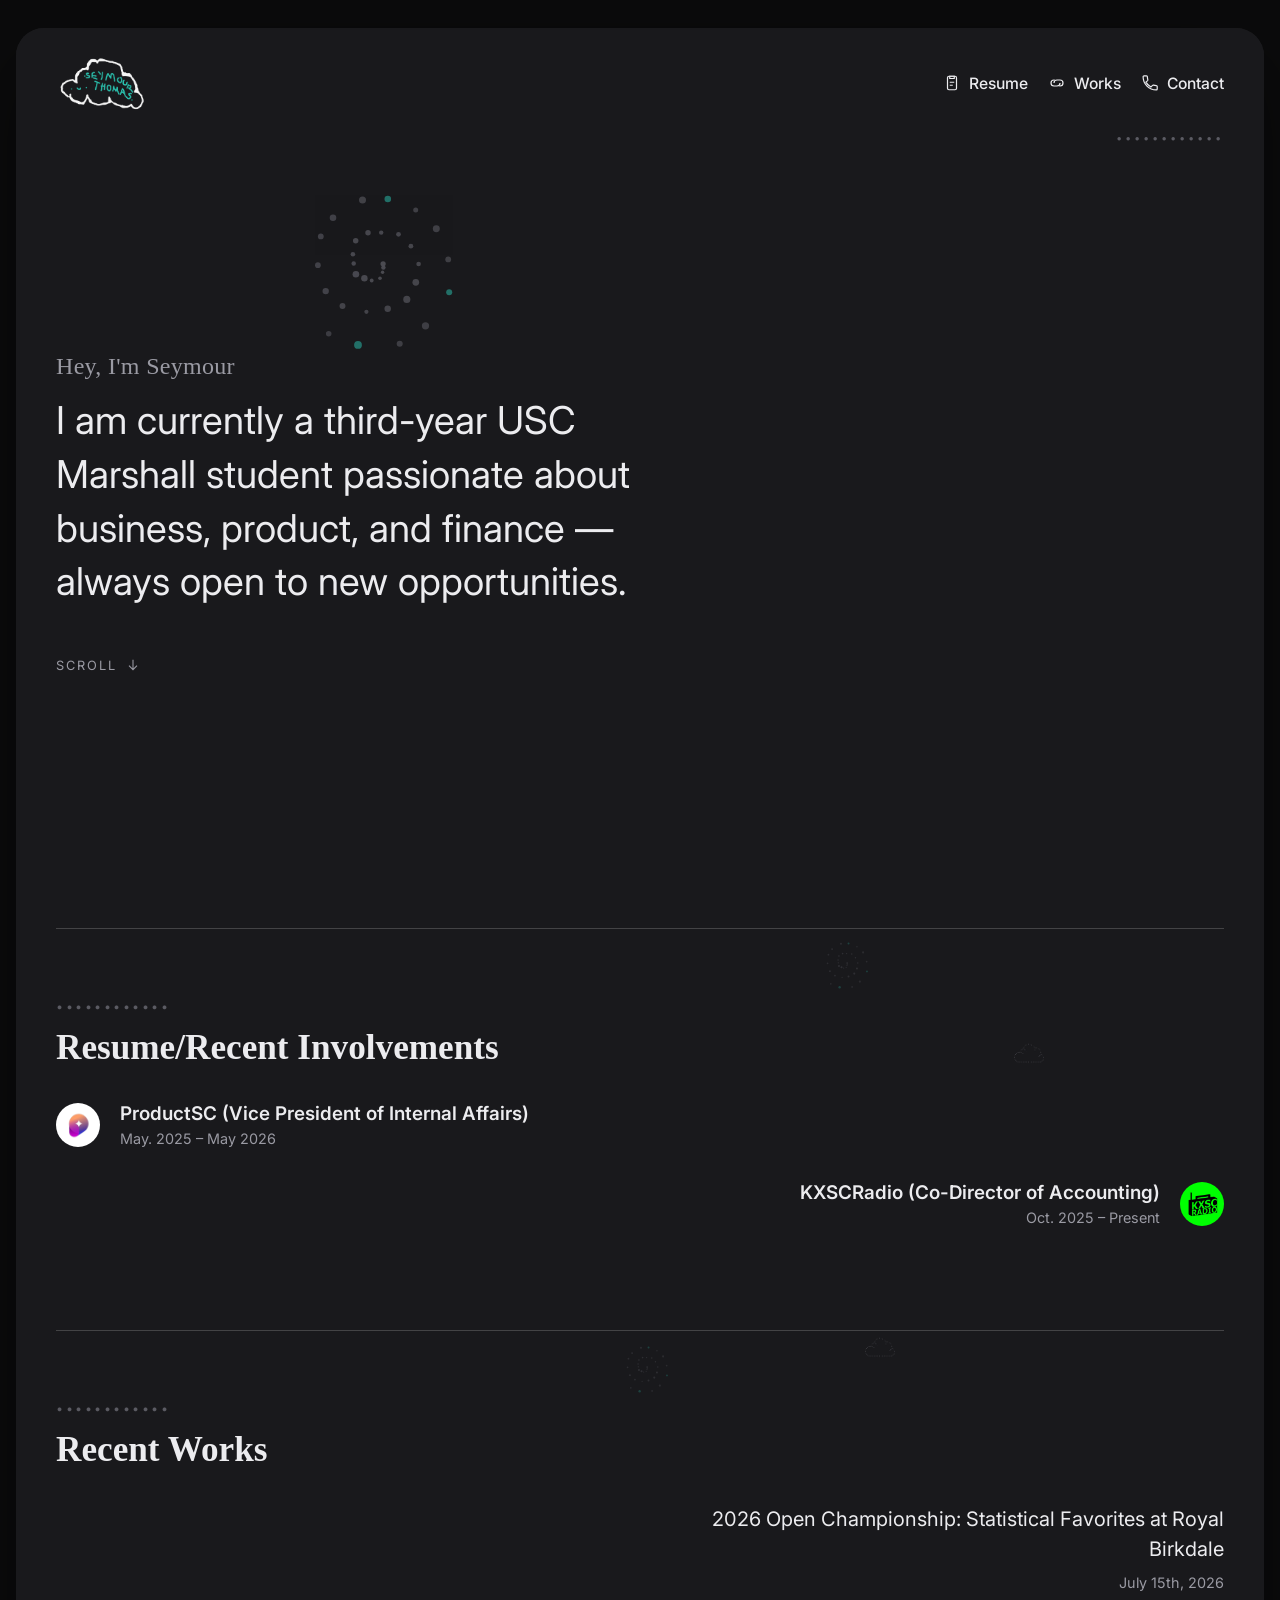
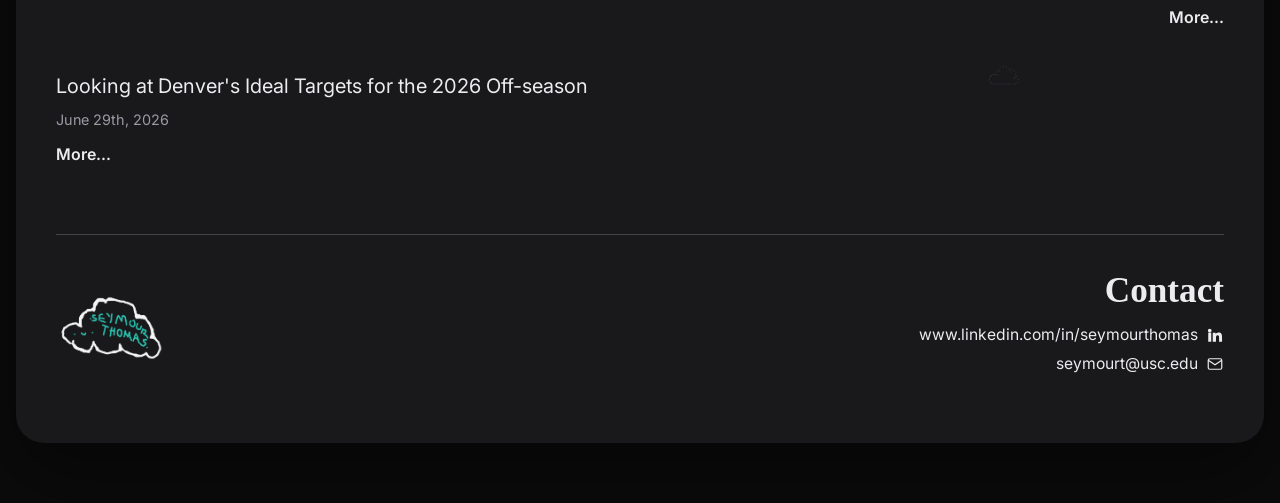
==== commit 298c1930: "Add files via upload" ====
--- a/index.html
+++ b/index.html
@@ -11,6 +11,50 @@
 <link rel="stylesheet" href="styles.css">
 </head>
 <body>
+
+<!-- shared dot-spiral shape, defined once and referenced everywhere via
+     <use> so every instance across the page (hero + small section accents)
+     is guaranteed pixel-identical. Not rendered on its own. -->
+<svg width="0" height="0" style="position:absolute" aria-hidden="true">
+  <defs>
+    <g id="dot-spiral-shape">
+      <circle cx="107.1" cy="99.8" r="2.64" fill="var(--dot-grey)" opacity="0.90"/>
+      <circle cx="107.4" cy="103.6" r="2.21" fill="var(--dot-grey)" opacity="0.89"/>
+      <circle cx="106.6" cy="108.2" r="1.71" fill="var(--dot-grey)" opacity="0.88"/>
+      <circle cx="104.0" cy="114.2" r="1.82" fill="var(--dot-grey)" opacity="0.88"/>
+      <circle cx="95.7" cy="116.5" r="1.90" fill="var(--dot-grey)" opacity="0.87"/>
+      <circle cx="88.4" cy="114.3" r="3.24" fill="var(--dot-grey)" opacity="0.86"/>
+      <circle cx="79.9" cy="110.2" r="3.31" fill="var(--dot-grey)" opacity="0.85"/>
+      <circle cx="77.7" cy="99.4" r="2.23" fill="var(--dot-grey)" opacity="0.85"/>
+      <circle cx="76.9" cy="90.2" r="2.29" fill="var(--dot-grey)" opacity="0.84"/>
+      <circle cx="79.7" cy="76.8" r="2.75" fill="var(--dot-grey)" opacity="0.83"/>
+      <circle cx="92.0" cy="68.7" r="2.72" fill="var(--dot-grey)" opacity="0.82"/>
+      <circle cx="105.2" cy="68.6" r="2.20" fill="var(--dot-grey)" opacity="0.82"/>
+      <circle cx="122.5" cy="70.3" r="2.39" fill="var(--dot-grey)" opacity="0.81"/>
+      <circle cx="134.9" cy="82.2" r="2.39" fill="var(--dot-grey)" opacity="0.80"/>
+      <circle cx="142.6" cy="100.0" r="2.33" fill="var(--dot-grey)" opacity="0.79"/>
+      <circle cx="139.8" cy="118.3" r="3.36" fill="var(--dot-grey)" opacity="0.79"/>
+      <circle cx="130.8" cy="135.4" r="3.56" fill="var(--dot-grey)" opacity="0.78"/>
+      <circle cx="111.7" cy="144.8" r="3.22" fill="var(--dot-grey)" opacity="0.77"/>
+      <circle cx="90.4" cy="147.8" r="2.10" fill="var(--dot-grey)" opacity="0.76"/>
+      <circle cx="66.5" cy="142.0" r="2.98" fill="var(--dot-grey)" opacity="0.76"/>
+      <circle cx="49.7" cy="127.1" r="3.20" fill="var(--dot-grey)" opacity="0.75"/>
+      <circle cx="41.9" cy="101.2" r="2.84" fill="var(--dot-grey)" opacity="0.74"/>
+      <circle cx="44.8" cy="72.4" r="2.89" fill="var(--dot-grey)" opacity="0.73"/>
+      <circle cx="57.0" cy="53.7" r="3.28" fill="var(--dot-grey)" opacity="0.73"/>
+      <circle cx="86.5" cy="35.9" r="3.50" fill="var(--dot-grey)" opacity="0.72"/>
+      <circle cx="111.8" cy="35.0" r="3.28" fill="var(--teal)" opacity="0.55"/>
+      <circle cx="139.7" cy="46.0" r="2.50" fill="var(--dot-grey)" opacity="0.70"/>
+      <circle cx="160.3" cy="64.7" r="3.48" fill="var(--dot-grey)" opacity="0.70"/>
+      <circle cx="172.2" cy="95.4" r="2.90" fill="var(--dot-grey)" opacity="0.69"/>
+      <circle cx="173.2" cy="128.2" r="3.02" fill="var(--teal)" opacity="0.55"/>
+      <circle cx="149.5" cy="161.8" r="3.64" fill="var(--dot-grey)" opacity="0.67"/>
+      <circle cx="123.7" cy="179.7" r="3.02" fill="var(--dot-grey)" opacity="0.67"/>
+      <circle cx="82.0" cy="180.9" r="3.91" fill="var(--teal)" opacity="0.55"/>
+      <circle cx="52.7" cy="169.7" r="2.77" fill="var(--dot-grey)" opacity="0.65"/>
+    </g>
+  </defs>
+</svg>
 
 <div class="page">
   <div class="card">
@@ -52,40 +96,7 @@
         </div>
         <div class="dot-spiral-wrap" aria-hidden="true">
           <svg class="dot-spiral" viewBox="0 0 200 200" xmlns="http://www.w3.org/2000/svg">
-            <circle cx="107.1" cy="99.8" r="2.64" fill="var(--dot-grey)" opacity="0.90"/>
-            <circle cx="107.4" cy="103.6" r="2.21" fill="var(--dot-grey)" opacity="0.89"/>
-            <circle cx="106.6" cy="108.2" r="1.71" fill="var(--dot-grey)" opacity="0.88"/>
-            <circle cx="104.0" cy="114.2" r="1.82" fill="var(--dot-grey)" opacity="0.88"/>
-            <circle cx="95.7" cy="116.5" r="1.90" fill="var(--dot-grey)" opacity="0.87"/>
-            <circle cx="88.4" cy="114.3" r="3.24" fill="var(--dot-grey)" opacity="0.86"/>
-            <circle cx="79.9" cy="110.2" r="3.31" fill="var(--dot-grey)" opacity="0.85"/>
-            <circle cx="77.7" cy="99.4" r="2.23" fill="var(--dot-grey)" opacity="0.85"/>
-            <circle cx="76.9" cy="90.2" r="2.29" fill="var(--dot-grey)" opacity="0.84"/>
-            <circle cx="79.7" cy="76.8" r="2.75" fill="var(--dot-grey)" opacity="0.83"/>
-            <circle cx="92.0" cy="68.7" r="2.72" fill="var(--dot-grey)" opacity="0.82"/>
-            <circle cx="105.2" cy="68.6" r="2.20" fill="var(--dot-grey)" opacity="0.82"/>
-            <circle cx="122.5" cy="70.3" r="2.39" fill="var(--dot-grey)" opacity="0.81"/>
-            <circle cx="134.9" cy="82.2" r="2.39" fill="var(--dot-grey)" opacity="0.80"/>
-            <circle cx="142.6" cy="100.0" r="2.33" fill="var(--dot-grey)" opacity="0.79"/>
-            <circle cx="139.8" cy="118.3" r="3.36" fill="var(--dot-grey)" opacity="0.79"/>
-            <circle cx="130.8" cy="135.4" r="3.56" fill="var(--dot-grey)" opacity="0.78"/>
-            <circle cx="111.7" cy="144.8" r="3.22" fill="var(--dot-grey)" opacity="0.77"/>
-            <circle cx="90.4" cy="147.8" r="2.10" fill="var(--dot-grey)" opacity="0.76"/>
-            <circle cx="66.5" cy="142.0" r="2.98" fill="var(--dot-grey)" opacity="0.76"/>
-            <circle cx="49.7" cy="127.1" r="3.20" fill="var(--dot-grey)" opacity="0.75"/>
-            <circle cx="41.9" cy="101.2" r="2.84" fill="var(--dot-grey)" opacity="0.74"/>
-            <circle cx="44.8" cy="72.4" r="2.89" fill="var(--dot-grey)" opacity="0.73"/>
-            <circle cx="57.0" cy="53.7" r="3.28" fill="var(--dot-grey)" opacity="0.73"/>
-            <circle cx="86.5" cy="35.9" r="3.50" fill="var(--dot-grey)" opacity="0.72"/>
-            <circle cx="111.8" cy="35.0" r="3.28" fill="var(--teal)" opacity="0.55"/>
-            <circle cx="139.7" cy="46.0" r="2.50" fill="var(--dot-grey)" opacity="0.70"/>
-            <circle cx="160.3" cy="64.7" r="3.48" fill="var(--dot-grey)" opacity="0.70"/>
-            <circle cx="172.2" cy="95.4" r="2.90" fill="var(--dot-grey)" opacity="0.69"/>
-            <circle cx="173.2" cy="128.2" r="3.02" fill="var(--teal)" opacity="0.55"/>
-            <circle cx="149.5" cy="161.8" r="3.64" fill="var(--dot-grey)" opacity="0.67"/>
-            <circle cx="123.7" cy="179.7" r="3.02" fill="var(--dot-grey)" opacity="0.67"/>
-            <circle cx="82.0" cy="180.9" r="3.91" fill="var(--teal)" opacity="0.55"/>
-            <circle cx="52.7" cy="169.7" r="2.77" fill="var(--dot-grey)" opacity="0.65"/>
+            <use href="#dot-spiral-shape"/>
           </svg>
         </div>
         <div class="intro-content">
@@ -102,6 +113,10 @@
 
       <!-- RESUME / INVOLVEMENTS -->
       <section class="section" id="involvements">
+        <div class="deco-swirl-sm reveal" style="top:4px; left:64%;" aria-hidden="true">
+          <svg viewBox="0 0 200 200" xmlns="http://www.w3.org/2000/svg"><use href="#dot-spiral-shape"/></svg>
+        </div>
+        <img class="deco-cloud-sm reveal" src="assets/dotted-cloud.png" alt="" aria-hidden="true" style="top:110px; left:80%;">
         <p class="dot-marker reveal">••••••••••••</p>
         <h2 class="section-title reveal">Resume/Recent Involvements</h2>
 
@@ -130,6 +145,11 @@
 
       <!-- RECENT WORKS -->
       <section class="section" id="works">
+        <img class="deco-cloud-sm reveal" src="assets/dotted-cloud.png" alt="" aria-hidden="true" style="top:2px; left:68%;">
+        <div class="deco-swirl-sm reveal" style="top:6px; left:48%;" aria-hidden="true">
+          <svg viewBox="0 0 200 200" xmlns="http://www.w3.org/2000/svg"><use href="#dot-spiral-shape"/></svg>
+        </div>
+        <img class="deco-cloud-sm reveal" src="assets/dotted-cloud.png" alt="" aria-hidden="true" style="top:330px; left:78%;">
         <p class="dot-marker reveal">••••••••••••</p>
         <h2 class="section-title reveal">Recent Works</h2>
 
--- a/styles.css
+++ b/styles.css
@@ -66,7 +66,7 @@
 .card{
   position:relative;
   width:100%;
-  max-width:1240px;
+  max-width:1400px;
   background:var(--bg-card);
   border-radius:var(--radius-card);
   overflow:hidden;
@@ -109,6 +109,12 @@
 #intro .cp-5{ --peak:0.34; width:52px; }
 #intro .cp-6{ --peak:0.32; width:44px; }
 #intro .cp-7{ --peak:0.26; width:56px; }
+/* cp-1 and cp-3 originally drifted through the upper-middle area where the
+   dot-spiral now lives — nudged down here (homepage only, base position
+   for the memo pages is untouched) so no cloud ever fades in near/around
+   the spiral and overlaps it. */
+#intro .cp-1{ top:46%; }
+#intro .cp-3{ top:42%; }
 
 @keyframes cloud-float{
   0%{ opacity:0; transform:translate(0,0) scale(0.92); }
@@ -123,13 +129,19 @@
    inside spins continuously and slowly on its own so the two animations
    never fight over the transform property. Positioned clear of the text
    column and given pointer-events:none so it can never sit "over" or
-   interrupt reading, per feedback. */
+   interrupt reading, per feedback. Pinned to a fixed top offset (rather
+   than a %) so it always sits just below the logo/nav; because it now
+   sits directly above the vertically-centered hero text (per the arrow
+   reference photo) rather than off to the side, the max-height query
+   below hides it on short viewports where that text could rise up far
+   enough to reach it — the "never overlap the text" rule wins over
+   always showing it. */
 .dot-spiral-wrap{
   position:absolute;
-  top:4%;
-  right:6%;
-  width:180px;
-  height:180px;
+  top:26px;
+  left:260px;
+  width:200px;
+  height:200px;
   opacity:0;
   pointer-events:none;
   z-index:0;
@@ -150,8 +162,49 @@
   from{ transform:rotate(0deg); }
   to{ transform:rotate(360deg); }
 }
+@media (max-width:900px){
+  /* not enough width for it to sit comfortably in its new spot on
+     narrower windows — hidden rather than cramped, same spirit as the
+     rest of the mobile experience you said already looks great */
+  .dot-spiral-wrap{ display:none; }
+}
+@media (max-height:760px){
+  /* short viewports push the vertically-centered hero text upward,
+     which could reach this graphic's new position above it — hide
+     rather than risk the overlap */
+  .dot-spiral-wrap{ display:none; }
+}
+
+/* small decorative accents for the Resume/Works sections — same dot-spiral
+   motif as the hero (for consistency) plus the same dotted-cloud image,
+   both scaled down and set to a low resting opacity so they read as subtle
+   texture rather than a focal point. Positions are hand-placed per section
+   below against known-empty areas of each specific layout (checked against
+   both the left- and right-aligned row variants) rather than a generic
+   rule, since a couple of these rows right-align their text. */
+.deco-swirl-sm{
+  position:absolute;
+  width:60px;
+  height:60px;
+  opacity:0.4;
+  pointer-events:none;
+  z-index:0;
+}
+.deco-swirl-sm svg{
+  width:100%;
+  height:100%;
+  display:block;
+  animation:dot-spiral-spin 130s linear infinite;
+}
+.deco-cloud-sm{
+  position:absolute;
+  width:30px;
+  opacity:0.35;
+  pointer-events:none;
+  z-index:0;
+}
 @media (max-width:680px){
-  .dot-spiral-wrap{ width:110px; height:110px; top:2%; right:4%; }
+  .deco-swirl-sm, .deco-cloud-sm{ display:none; }
 }
 
 /* ============ topbar (sticky) ============ */
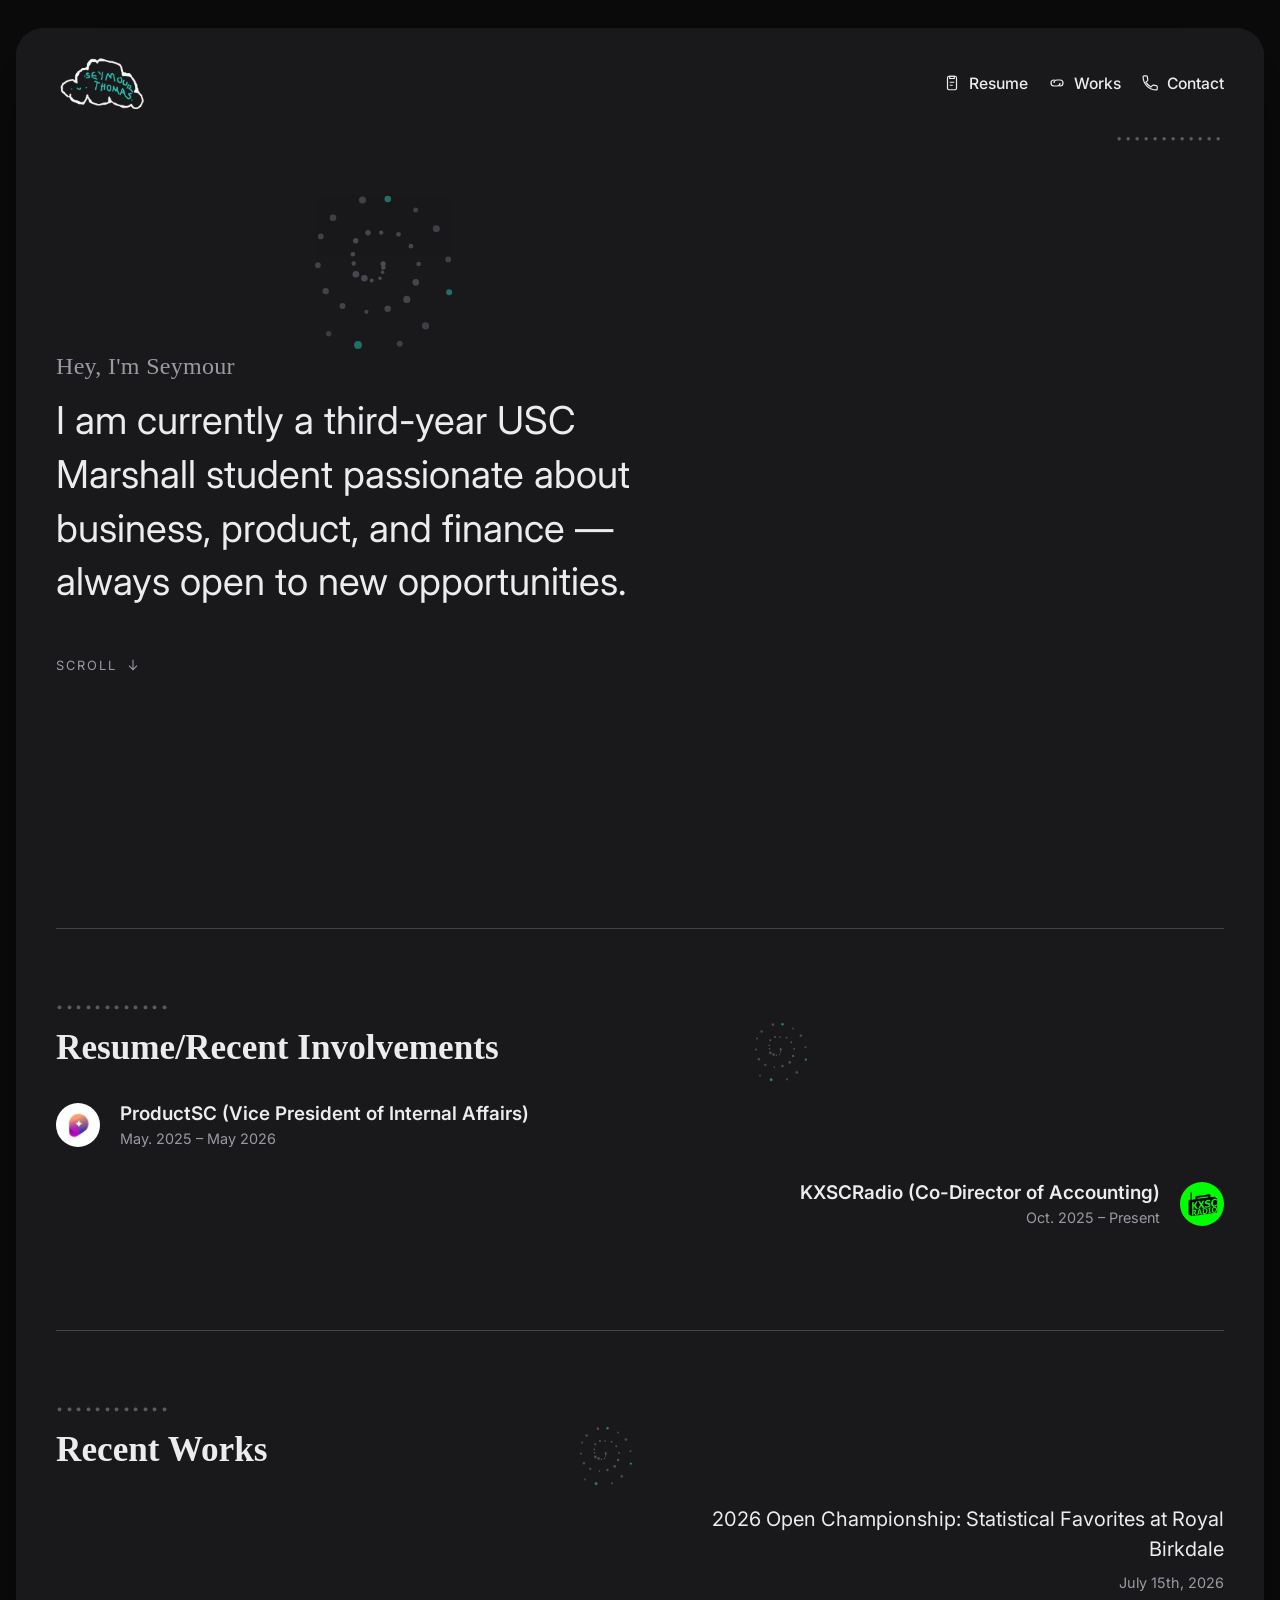
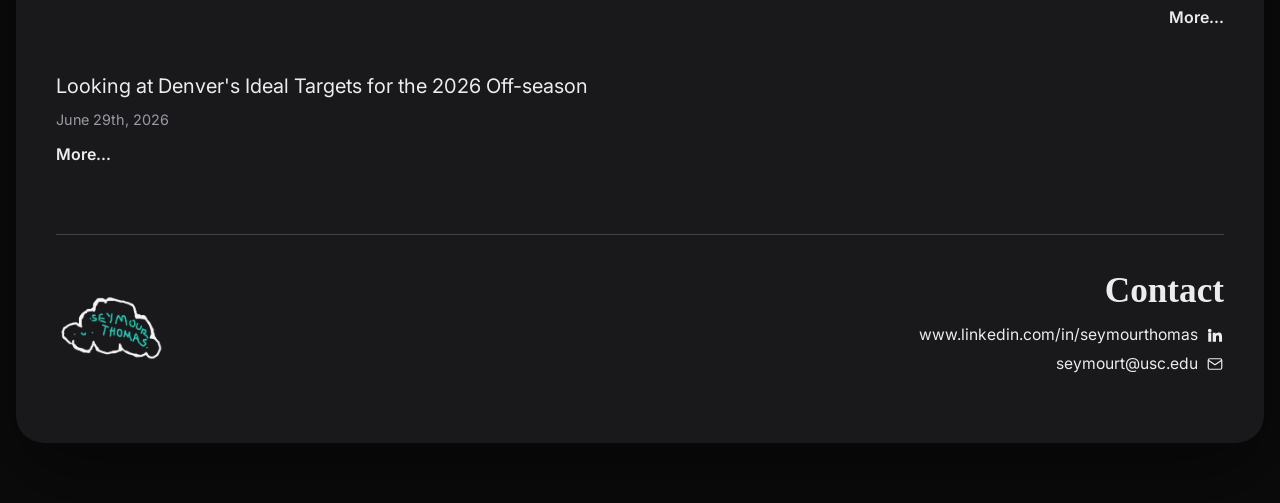
==== commit 25b6a9a6: "Add files via upload" ====
--- a/index.html
+++ b/index.html
@@ -113,10 +113,10 @@
 
       <!-- RESUME / INVOLVEMENTS -->
       <section class="section" id="involvements">
-        <div class="deco-swirl-sm reveal" style="top:4px; left:64%;" aria-hidden="true">
+        <div class="deco-swirl-sm" style="top:82px; left:58%; animation-delay:0s;" aria-hidden="true">
           <svg viewBox="0 0 200 200" xmlns="http://www.w3.org/2000/svg"><use href="#dot-spiral-shape"/></svg>
         </div>
-        <img class="deco-cloud-sm reveal" src="assets/dotted-cloud.png" alt="" aria-hidden="true" style="top:110px; left:80%;">
+        <img class="deco-cloud-sm" src="assets/dotted-cloud.png" alt="" aria-hidden="true" style="top:95px; left:84%; --dx:8px; --dy:-10px; --peak:0.4; animation-delay:2s;">
         <p class="dot-marker reveal">••••••••••••</p>
         <h2 class="section-title reveal">Resume/Recent Involvements</h2>
 
@@ -145,11 +145,11 @@
 
       <!-- RECENT WORKS -->
       <section class="section" id="works">
-        <img class="deco-cloud-sm reveal" src="assets/dotted-cloud.png" alt="" aria-hidden="true" style="top:2px; left:68%;">
-        <div class="deco-swirl-sm reveal" style="top:6px; left:48%;" aria-hidden="true">
+        <img class="deco-cloud-sm" src="assets/dotted-cloud.png" alt="" aria-hidden="true" style="top:85px; left:68%; --dx:-8px; --dy:10px; --peak:0.4; animation-delay:1s;">
+        <div class="deco-swirl-sm" style="top:84px; left:44%; animation-delay:3s;" aria-hidden="true">
           <svg viewBox="0 0 200 200" xmlns="http://www.w3.org/2000/svg"><use href="#dot-spiral-shape"/></svg>
         </div>
-        <img class="deco-cloud-sm reveal" src="assets/dotted-cloud.png" alt="" aria-hidden="true" style="top:330px; left:78%;">
+        <img class="deco-cloud-sm" src="assets/dotted-cloud.png" alt="" aria-hidden="true" style="top:352px; left:76%; --dx:10px; --dy:-8px; --peak:0.38; animation-delay:5s;">
         <p class="dot-marker reveal">••••••••••••</p>
         <h2 class="section-title reveal">Recent Works</h2>
 
--- a/styles.css
+++ b/styles.css
@@ -177,18 +177,22 @@
 
 /* small decorative accents for the Resume/Works sections — same dot-spiral
    motif as the hero (for consistency) plus the same dotted-cloud image,
-   both scaled down and set to a low resting opacity so they read as subtle
-   texture rather than a focal point. Positions are hand-placed per section
-   below against known-empty areas of each specific layout (checked against
-   both the left- and right-aligned row variants) rather than a generic
-   rule, since a couple of these rows right-align their text. */
+   scaled up from the first pass and always gently animating rather than
+   fading in once and going static. Clouds drift and fade the same way
+   the hero ones do (own small-amplitude version of that keyframe below);
+   swirls hold their position but pulse opacity, plus keep the same slow
+   continuous spin as the hero swirl. Positions are hand-placed per section
+   against known-empty areas of each layout, with real clearance from both
+   the section's own top/bottom edges and the two right-aligned rows
+   (KXSCRadio, Open Championship) so nothing can drift near a border or
+   over text. */
 .deco-swirl-sm{
   position:absolute;
-  width:60px;
-  height:60px;
-  opacity:0.4;
+  width:76px;
+  height:76px;
   pointer-events:none;
   z-index:0;
+  animation:deco-swirl-pulse 9s ease-in-out infinite;
 }
 .deco-swirl-sm svg{
   width:100%;
@@ -196,12 +200,24 @@
   display:block;
   animation:dot-spiral-spin 130s linear infinite;
 }
+@keyframes deco-swirl-pulse{
+  0%, 100%{ opacity:0.14; }
+  50%{ opacity:0.55; }
+}
 .deco-cloud-sm{
   position:absolute;
-  width:30px;
-  opacity:0.35;
+  width:38px;
+  opacity:0;
   pointer-events:none;
   z-index:0;
+  animation:deco-cloud-float 13s ease-in-out infinite;
+}
+@keyframes deco-cloud-float{
+  0%{ opacity:0; transform:translate(0,0); }
+  20%{ opacity:var(--peak,0.42); }
+  50%{ transform:translate(var(--dx,10px), var(--dy,-12px)); }
+  80%{ opacity:var(--peak,0.42); }
+  100%{ opacity:0; transform:translate(calc(var(--dx,10px) * 1.6), calc(var(--dy,-12px) * 1.6)); }
 }
 @media (max-width:680px){
   .deco-swirl-sm, .deco-cloud-sm{ display:none; }
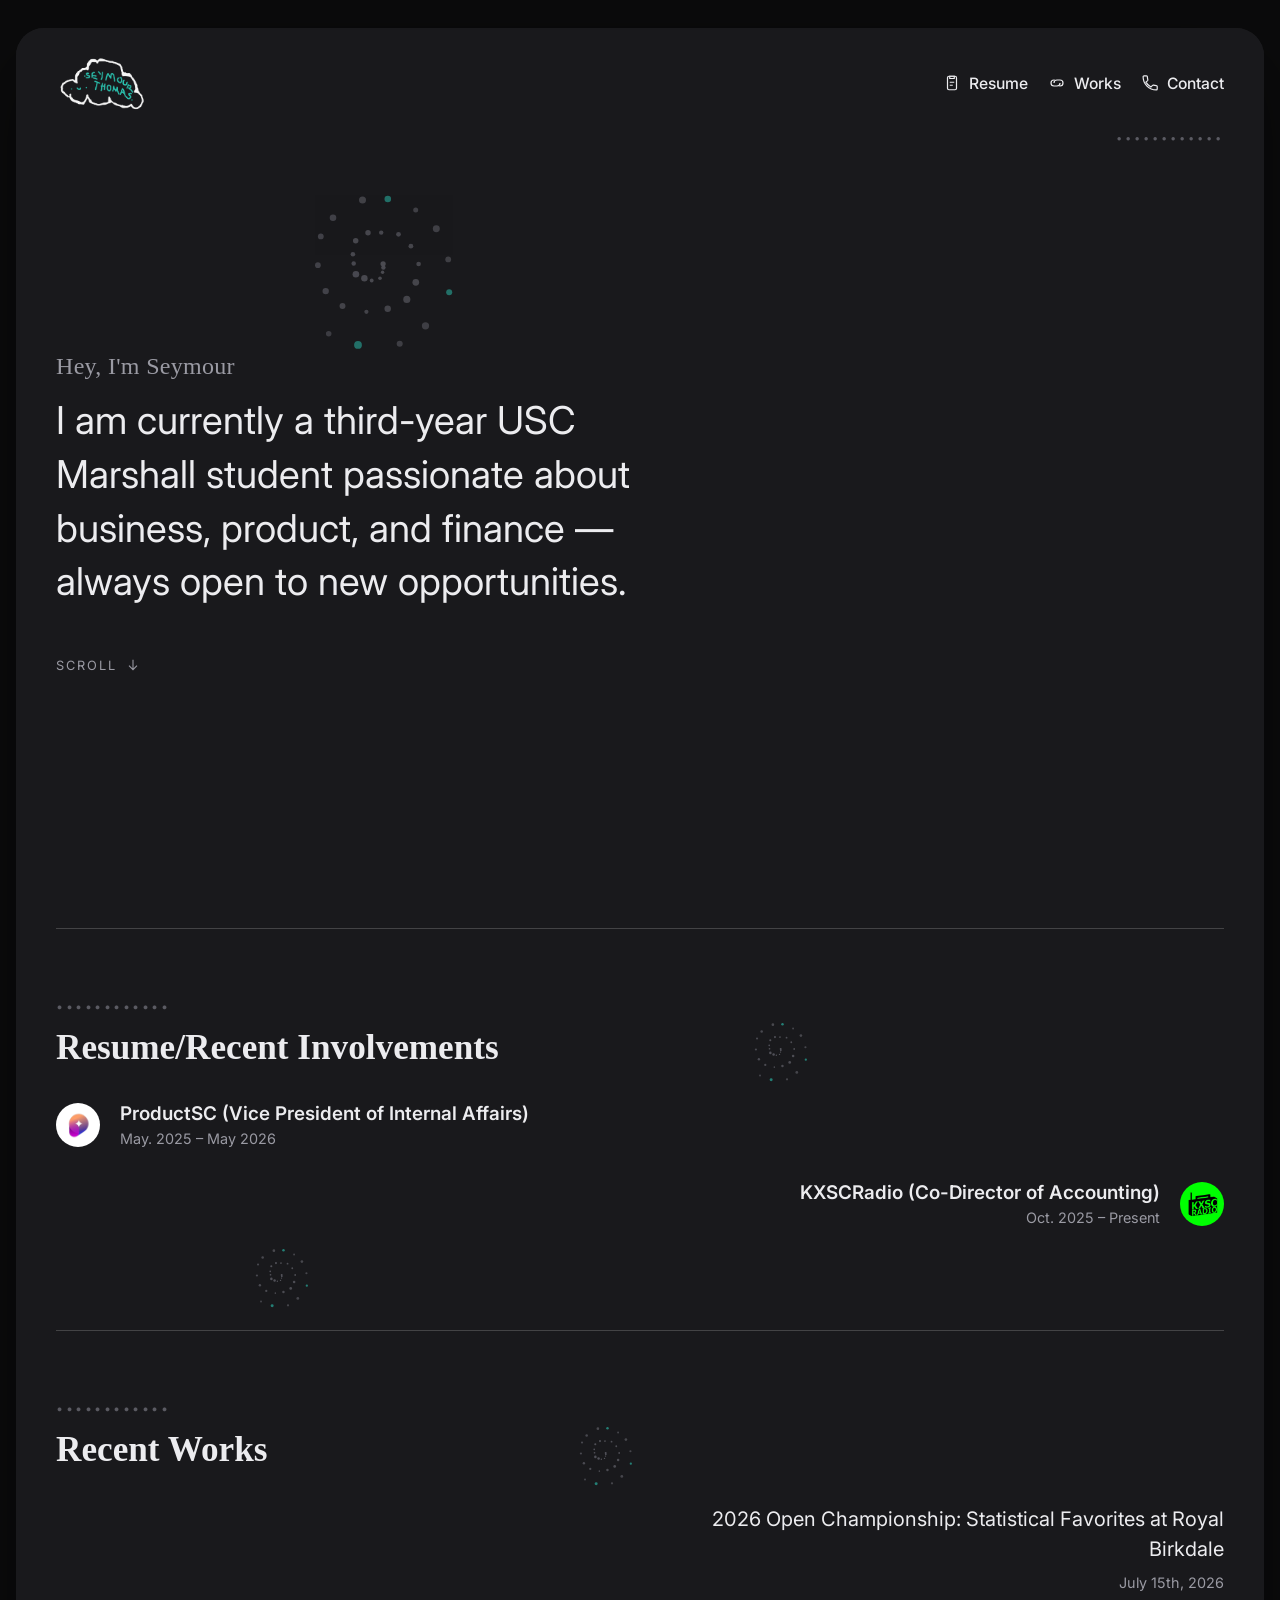
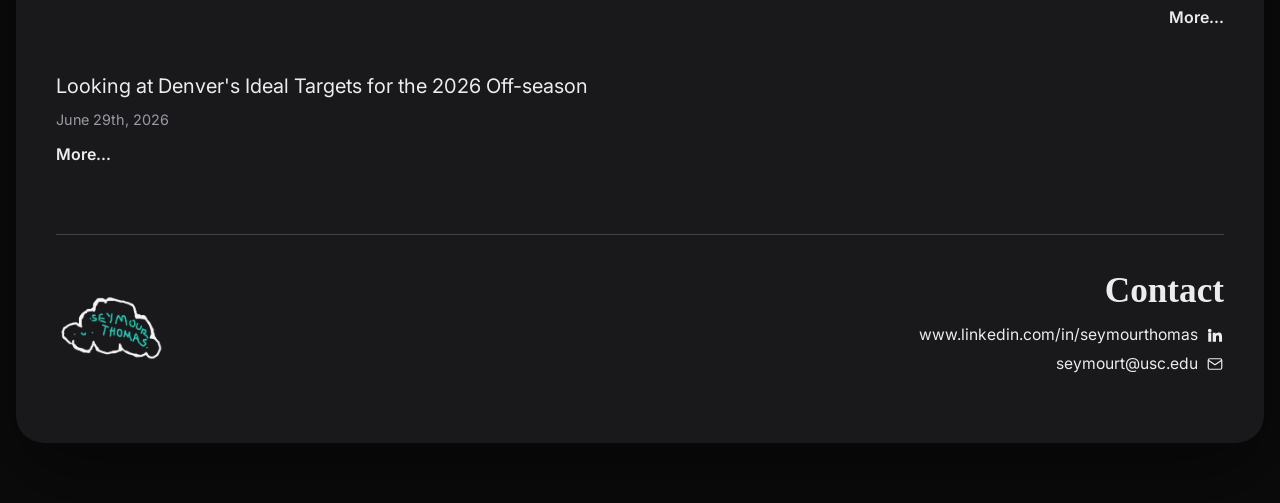
==== commit 35f3469c: "Add files via upload" ====
--- a/index.html
+++ b/index.html
@@ -107,6 +107,15 @@
           <span>scroll</span>
           <svg viewBox="0 0 24 24" fill="none" stroke="currentColor" stroke-width="1.6"><path d="M12 4v15M6 13l6 6 6-6"/></svg>
         </div>
+        <!-- balances the left side of the hero, which was empty below the
+             text while the original clouds only drifted on the right —
+             positioned below the vertically-centered text block, so the
+             max-height safety net (styles.css) hides these on short
+             viewports where that text could rise into this zone. -->
+        <img class="deco-cloud-sm deco-hero-lower" src="assets/dotted-cloud.png" alt="" aria-hidden="true" style="width:44px; top:66%; left:10%; --dx:9px; --dy:-11px; --peak:0.4; animation-delay:0.5s;">
+        <img class="deco-cloud-sm deco-hero-lower" src="assets/dotted-cloud.png" alt="" aria-hidden="true" style="width:44px; top:74%; left:24%; --dx:-10px; --dy:9px; --peak:0.38; animation-delay:3s;">
+        <img class="deco-cloud-sm deco-hero-lower" src="assets/dotted-cloud.png" alt="" aria-hidden="true" style="width:44px; top:70%; left:5%; --dx:8px; --dy:10px; --peak:0.4; animation-delay:6s;">
+        <img class="deco-cloud-sm deco-hero-lower" src="assets/dotted-cloud.png" alt="" aria-hidden="true" style="width:44px; top:80%; left:16%; --dx:-9px; --dy:-8px; --peak:0.36; animation-delay:8.5s;">
       </section>
 
       <hr class="section-divider reveal">
@@ -117,6 +126,10 @@
           <svg viewBox="0 0 200 200" xmlns="http://www.w3.org/2000/svg"><use href="#dot-spiral-shape"/></svg>
         </div>
         <img class="deco-cloud-sm" src="assets/dotted-cloud.png" alt="" aria-hidden="true" style="top:95px; left:84%; --dx:8px; --dy:-10px; --peak:0.4; animation-delay:2s;">
+        <div class="deco-swirl-sm" style="top:308px; left:18%;" aria-hidden="true">
+          <svg viewBox="0 0 200 200" xmlns="http://www.w3.org/2000/svg"><use href="#dot-spiral-shape"/></svg>
+        </div>
+        <img class="deco-cloud-sm" src="assets/dotted-cloud.png" alt="" aria-hidden="true" style="top:312px; left:36%; --dx:-8px; --dy:9px; --peak:0.4; animation-delay:4s;">
         <p class="dot-marker reveal">••••••••••••</p>
         <h2 class="section-title reveal">Resume/Recent Involvements</h2>
 
@@ -150,6 +163,8 @@
           <svg viewBox="0 0 200 200" xmlns="http://www.w3.org/2000/svg"><use href="#dot-spiral-shape"/></svg>
         </div>
         <img class="deco-cloud-sm" src="assets/dotted-cloud.png" alt="" aria-hidden="true" style="top:352px; left:76%; --dx:10px; --dy:-8px; --peak:0.38; animation-delay:5s;">
+        <img class="deco-cloud-sm" src="assets/dotted-cloud.png" alt="" aria-hidden="true" style="top:436px; left:16%; --dx:8px; --dy:9px; --peak:0.4; animation-delay:1.5s;">
+        <img class="deco-cloud-sm" src="assets/dotted-cloud.png" alt="" aria-hidden="true" style="top:440px; left:34%; --dx:-9px; --dy:-8px; --peak:0.38; animation-delay:7s;">
         <p class="dot-marker reveal">••••••••••••</p>
         <h2 class="section-title reveal">Recent Works</h2>
 
--- a/styles.css
+++ b/styles.css
@@ -171,8 +171,10 @@
 @media (max-height:760px){
   /* short viewports push the vertically-centered hero text upward,
      which could reach this graphic's new position above it — hide
-     rather than risk the overlap */
-  .dot-spiral-wrap{ display:none; }
+     rather than risk the overlap. Same logic applies to the new
+     lower-hero clouds below (.deco-hero-lower), since they sit below
+     the same vertically-centered text block. */
+  .dot-spiral-wrap, .deco-hero-lower{ display:none; }
 }
 
 /* small decorative accents for the Resume/Works sections — same dot-spiral
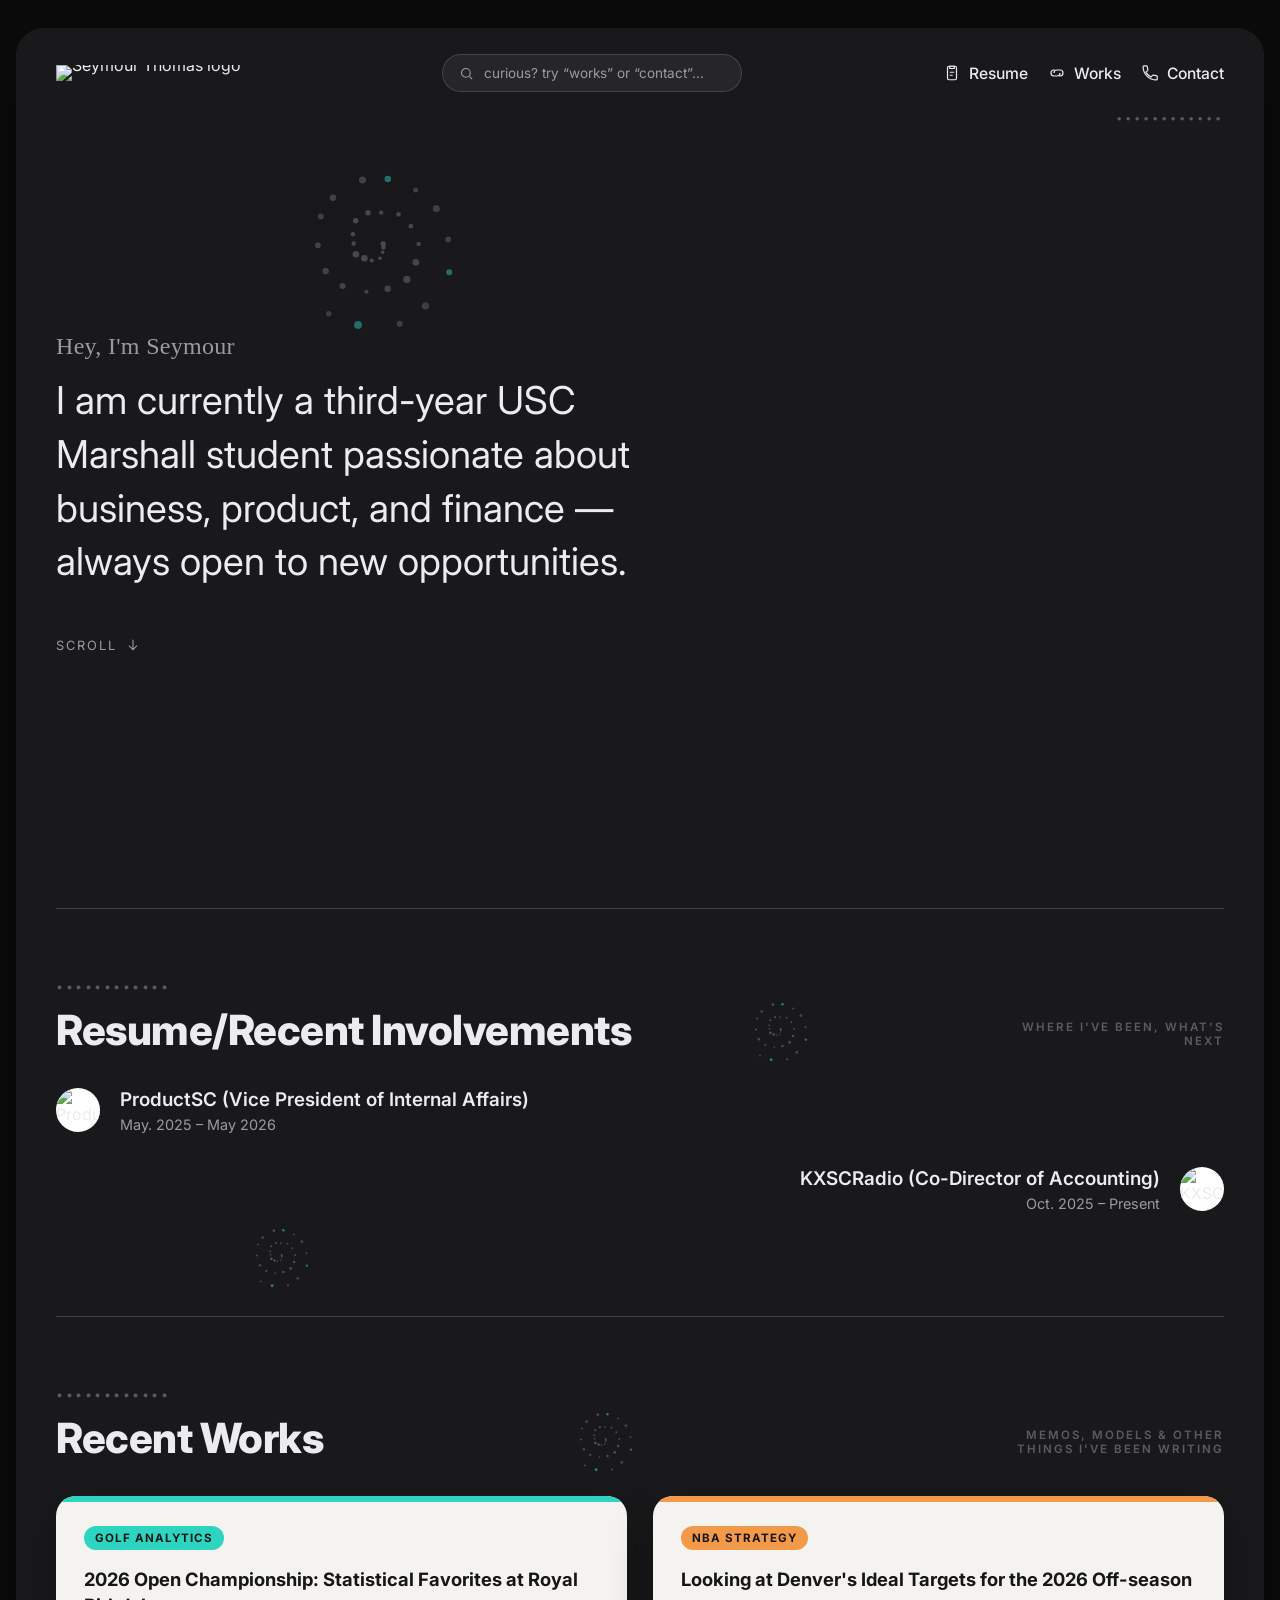
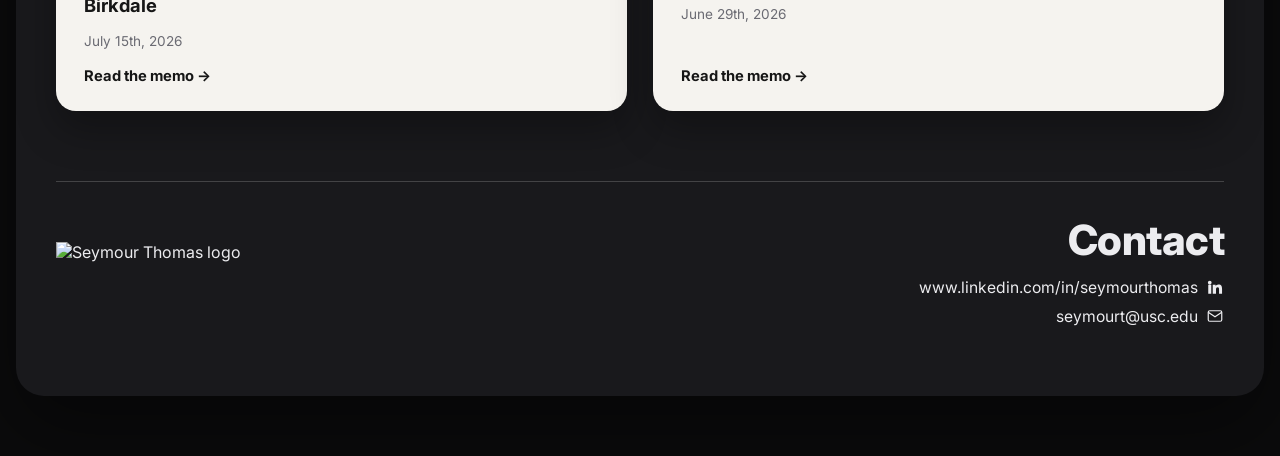
==== commit 86918513: "Add files via upload" ====
--- a/index.html
+++ b/index.html
@@ -53,6 +53,30 @@
       <circle cx="82.0" cy="180.9" r="3.91" fill="var(--teal)" opacity="0.55"/>
       <circle cx="52.7" cy="169.7" r="2.77" fill="var(--dot-grey)" opacity="0.65"/>
     </g>
+
+    <!-- signature-colored planet motifs — sprinkled around the page at a
+         slower, rarer cadence than the gray dot-spiral/clouds above, each
+         kept in its real-world signature color per feedback. Simple
+         two-tone spheres (a base fill + a soft offset highlight) rather
+         than literal renders, so they read as a motif at small decorative
+         sizes instead of clip-art. -->
+    <g id="planet-sun">
+      <circle cx="50" cy="50" r="31" fill="var(--sun)"/>
+      <circle cx="50" cy="50" r="31" fill="var(--sun-deep)" opacity="0.35"/>
+      <circle cx="37" cy="37" r="10" fill="#fff" opacity="0.22"/>
+    </g>
+    <g id="planet-earth">
+      <circle cx="50" cy="50" r="27" fill="var(--earth)"/>
+      <circle cx="38" cy="40" r="9" fill="#fff" opacity="0.18"/>
+    </g>
+    <g id="planet-saturn">
+      <ellipse cx="50" cy="52" rx="40" ry="11" fill="none" stroke="var(--saturn)" stroke-width="3" opacity="0.6" transform="rotate(-16 50 52)"/>
+      <circle cx="50" cy="50" r="21" fill="var(--saturn)"/>
+    </g>
+    <g id="planet-neptune">
+      <circle cx="50" cy="50" r="25" fill="var(--neptune)"/>
+      <circle cx="39" cy="40" r="8" fill="#fff" opacity="0.2"/>
+    </g>
   </defs>
 </svg>
 
@@ -64,6 +88,10 @@
       <a href="#top" class="logo-link" id="logoLink" aria-label="Back to top">
         <img src="assets/logo.png" alt="Seymour Thomas logo" class="logo-img">
       </a>
+      <div class="site-search">
+        <svg class="search-icon" viewBox="0 0 24 24" fill="none" stroke="currentColor" stroke-width="1.8"><circle cx="11" cy="11" r="7"/><path d="M21 21l-4.35-4.35"/></svg>
+        <input type="text" id="siteSearch" class="search-input" placeholder="curious? try “works” or “contact”…" autocomplete="off" aria-label="Jump to a section of the site">
+      </div>
       <nav class="nav">
         <a href="#" class="nav-link" id="navResume" data-tip="Opens resume PDF">
           <svg class="nav-icon" viewBox="0 0 24 24" fill="none" stroke="currentColor" stroke-width="1.6"><rect x="6" y="3" width="12" height="18" rx="2"/><path d="M9 3h6v3H9z"/><path d="M9 11h6M9 15h4"/></svg>
@@ -94,6 +122,12 @@
           <img class="cloud-particle cp-6" src="assets/dotted-cloud.png" alt="">
           <img class="cloud-particle cp-7" src="assets/dotted-cloud.png" alt="">
         </div>
+        <!-- the one "featured" cloud, always visible and slowly, constantly
+             rotating in place — distinct from the cloud-particles above,
+             which drift and fade instead. Anchored to the card's top-right
+             corner per feedback. -->
+        <img class="signature-cloud" src="assets/dotted-cloud.png" alt="" aria-hidden="true">
+        <svg class="planet-orb planet-orb-sun" viewBox="0 0 100 100" aria-hidden="true" style="top:60%; left:55%; width:30px; height:30px; --dx:-10px; --dy:12px; --peak:0.55; animation-delay:4s;"><use href="#planet-sun"/></svg>
         <div class="dot-spiral-wrap" aria-hidden="true">
           <svg class="dot-spiral" viewBox="0 0 200 200" xmlns="http://www.w3.org/2000/svg">
             <use href="#dot-spiral-shape"/>
@@ -130,8 +164,15 @@
           <svg viewBox="0 0 200 200" xmlns="http://www.w3.org/2000/svg"><use href="#dot-spiral-shape"/></svg>
         </div>
         <img class="deco-cloud-sm" src="assets/dotted-cloud.png" alt="" aria-hidden="true" style="top:312px; left:36%; --dx:-8px; --dy:9px; --peak:0.4; animation-delay:4s;">
-        <p class="dot-marker reveal">••••••••••••</p>
-        <h2 class="section-title reveal">Resume/Recent Involvements</h2>
+        <svg class="planet-orb planet-orb-earth" viewBox="0 0 100 100" aria-hidden="true" style="top:78%; left:6%; width:26px; height:26px; --dx:9px; --dy:-10px; --peak:0.5; animation-delay:10s;"><use href="#planet-earth"/></svg>
+
+        <div class="section-head reveal">
+          <div>
+            <p class="dot-marker">••••••••••••</p>
+            <h2 class="section-title">Resume/Recent Involvements</h2>
+          </div>
+          <p class="section-desc">WHERE I'VE BEEN, WHAT'S NEXT</p>
+        </div>
 
         <div class="involvement reveal">
           <a href="https://www.productsc.org/" target="_blank" rel="noopener" class="badge" aria-label="ProductSC website">
@@ -162,22 +203,34 @@
         <div class="deco-swirl-sm" style="top:84px; left:44%; animation-delay:3s;" aria-hidden="true">
           <svg viewBox="0 0 200 200" xmlns="http://www.w3.org/2000/svg"><use href="#dot-spiral-shape"/></svg>
         </div>
-        <img class="deco-cloud-sm" src="assets/dotted-cloud.png" alt="" aria-hidden="true" style="top:352px; left:76%; --dx:10px; --dy:-8px; --peak:0.38; animation-delay:5s;">
-        <img class="deco-cloud-sm" src="assets/dotted-cloud.png" alt="" aria-hidden="true" style="top:436px; left:16%; --dx:8px; --dy:9px; --peak:0.4; animation-delay:1.5s;">
-        <img class="deco-cloud-sm" src="assets/dotted-cloud.png" alt="" aria-hidden="true" style="top:440px; left:34%; --dx:-9px; --dy:-8px; --peak:0.38; animation-delay:7s;">
-        <p class="dot-marker reveal">••••••••••••</p>
-        <h2 class="section-title reveal">Recent Works</h2>
-
-        <div class="work work-alt reveal">
-          <a href="open-championship-memo.html" class="work-title link-hover">2026 Open Championship: Statistical Favorites at Royal Birkdale</a>
-          <span class="work-date">July 15th, 2026</span>
-          <a href="open-championship-memo.html" class="more-link link-hover">More...</a>
-        </div>
-
-        <div class="work reveal">
-          <a href="memo.html" class="work-title link-hover">Looking at Denver's Ideal Targets for the 2026 Off-season</a>
-          <span class="work-date">June 29th, 2026</span>
-          <a href="memo.html" class="more-link link-hover">More...</a>
+        <svg class="planet-orb planet-orb-saturn" viewBox="0 0 100 100" aria-hidden="true" style="top:40px; left:88%; width:34px; height:34px; --dx:-10px; --dy:11px; --peak:0.5; animation-delay:18s;"><use href="#planet-saturn"/></svg>
+
+        <div class="section-head reveal">
+          <div>
+            <p class="dot-marker">••••••••••••</p>
+            <h2 class="section-title">Recent Works</h2>
+          </div>
+          <p class="section-desc">MEMOS, MODELS &amp; OTHER THINGS I'VE BEEN WRITING</p>
+        </div>
+
+        <div class="works-grid">
+          <div class="work-card work-card-teal reveal">
+            <div class="work-card-top">
+              <span class="work-tag">Golf Analytics</span>
+            </div>
+            <a href="open-championship-memo.html" class="work-title">2026 Open Championship: Statistical Favorites at Royal Birkdale</a>
+            <span class="work-date">July 15th, 2026</span>
+            <a href="open-championship-memo.html" class="more-link">Read the memo →</a>
+          </div>
+
+          <div class="work-card work-card-sun reveal">
+            <div class="work-card-top">
+              <span class="work-tag">NBA Strategy</span>
+            </div>
+            <a href="memo.html" class="work-title">Looking at Denver's Ideal Targets for the 2026 Off-season</a>
+            <span class="work-date">June 29th, 2026</span>
+            <a href="memo.html" class="more-link">Read the memo →</a>
+          </div>
         </div>
       </section>
 
@@ -185,6 +238,7 @@
 
       <!-- CONTACT -->
       <section class="section contact-section" id="contact">
+        <svg class="planet-orb planet-orb-neptune" viewBox="0 0 100 100" aria-hidden="true" style="top:12px; left:14%; width:24px; height:24px; --dx:8px; --dy:9px; --peak:0.45; animation-delay:24s;"><use href="#planet-neptune"/></svg>
         <img src="assets/logo.png" alt="Seymour Thomas logo" class="logo-img contact-logo reveal">
         <div class="contact-info reveal">
           <h2 class="section-title contact-title">Contact</h2>
--- a/styles.css
+++ b/styles.css
@@ -42,6 +42,17 @@
   --radius-card:28px;
   --font-display:'Kaisei Tokumin', serif;
   --font-body:'Inter', sans-serif;
+
+  /* complementary planet-inspired accents — gray/cyan/black/purple stay the
+     core of the page; these are used sparingly as small colorful highlights
+     (floating motifs, work-card accents) so things "stick out" without
+     turning the whole palette busy. */
+  --sun:#F2994A;
+  --sun-deep:#D8542E;
+  --earth:#5B8DBE;
+  --mars:#C1440E;
+  --saturn:#E3C88A;
+  --neptune:#5C7CFA;
 }
 
 *{box-sizing:border-box;}
@@ -225,6 +236,50 @@
   .deco-swirl-sm, .deco-cloud-sm{ display:none; }
 }
 
+/* the one "featured" cloud in the card's top-right corner — always
+   visible (no fade in/out) and spinning continuously, very slowly, so its
+   general cloud silhouette is always readable mid-rotation. Kept separate
+   from .cloud-particle, which drifts + fades instead. */
+.signature-cloud{
+  position:absolute;
+  top:22px;
+  right:34px;
+  width:96px;
+  opacity:0.55;
+  pointer-events:none;
+  z-index:0;
+  transform-origin:50% 50%;
+  animation:dot-spiral-spin 170s linear infinite;
+}
+@media (max-width:900px){
+  .signature-cloud{ width:64px; top:16px; right:20px; opacity:0.4; }
+}
+@media (max-width:680px){
+  .signature-cloud{ width:48px; }
+}
+
+/* colored planet/sun motifs — same drift-and-fade language as the gray
+   decor above, but on a longer cycle with a shorter visible window so
+   they surface less often, per feedback ("less frequently than the gray
+   graphics"), each staying in its real signature color. */
+.planet-orb{
+  position:absolute;
+  pointer-events:none;
+  z-index:0;
+  opacity:0;
+  animation:planet-orb-float 46s ease-in-out infinite;
+}
+@keyframes planet-orb-float{
+  0%, 22%{ opacity:0; transform:translate(0,0) scale(0.88); }
+  32%{ opacity:var(--peak,0.5); transform:translate(0,0) scale(0.96); }
+  55%{ transform:translate(var(--dx,12px), var(--dy,-14px)) scale(1); }
+  68%{ opacity:var(--peak,0.5); }
+  78%, 100%{ opacity:0; }
+}
+@media (max-width:680px){
+  .planet-orb{ display:none; }
+}
+
 /* ============ topbar (sticky) ============ */
 .topbar{
   position:sticky;
@@ -271,6 +326,55 @@
 }
 .nav-link:hover .nav-icon, .nav-link:focus-visible .nav-icon{
   transform:translateY(-1px);
+}
+
+/* creative little search bar, sitting between logo and nav — a lighter,
+   more playful way in than the nav links, inspired by
+   jacquelinekeisung.framer.website's search bar. Typing a keyword and
+   hitting enter jumps to that part of the site (see script.js). */
+.site-search{
+  display:flex;
+  align-items:center;
+  gap:8px;
+  width:100%;
+  max-width:300px;
+  background:rgba(255,255,255,0.06);
+  border:1px solid rgba(255,255,255,0.14);
+  border-radius:999px;
+  padding:9px 16px;
+  transition:border-color 0.2s ease, background 0.2s ease;
+}
+.site-search:focus-within{
+  border-color:var(--accent);
+  background:rgba(255,255,255,0.1);
+}
+.search-icon{
+  width:15px;
+  height:15px;
+  flex-shrink:0;
+  color:var(--text-muted);
+}
+.search-input{
+  width:100%;
+  background:none;
+  border:none;
+  outline:none;
+  color:var(--text-primary);
+  font-family:var(--font-body);
+  font-size:0.85rem;
+}
+.search-input::placeholder{ color:var(--text-muted); }
+.search-shake{ animation:search-shake 0.4s ease; }
+@keyframes search-shake{
+  0%, 100%{ transform:translateX(0); }
+  25%{ transform:translateX(-4px); }
+  75%{ transform:translateX(4px); }
+}
+@media (max-width:920px){
+  .site-search{ max-width:190px; }
+}
+@media (max-width:680px){
+  .site-search{ display:none; }
 }
 
 .topbar-dots{
@@ -315,10 +419,43 @@
   margin:0 0 14px;
 }
 .section-title{
-  font-family:var(--font-display);
+  font-family:var(--font-body);
   font-weight:800;
-  font-size:2.2rem;
+  font-size:2.6rem;
+  letter-spacing:-0.5px;
+  line-height:1.1;
+  margin:0;
+}
+
+/* header row style borrowed from productsc.org's "The network" heading —
+   big, bold, plain sans title paired with a small tracked-out caption,
+   applied consistently to the Resume/Works headers. */
+.section-head{
+  display:flex;
+  align-items:flex-end;
+  justify-content:space-between;
+  gap:24px;
   margin:0 0 34px;
+}
+.section-head .dot-marker{ margin-bottom:14px; }
+.section-desc{
+  font-size:0.72rem;
+  font-weight:600;
+  letter-spacing:2px;
+  text-transform:uppercase;
+  color:var(--dot-grey);
+  margin:0 0 6px;
+  text-align:right;
+  max-width:220px;
+}
+@media (max-width:680px){
+  .section-title{ font-size:1.9rem; }
+  .section-head{
+    flex-direction:column;
+    align-items:flex-start;
+    gap:8px;
+  }
+  .section-desc{ text-align:left; max-width:none; }
 }
 
 .section-divider{
@@ -440,45 +577,83 @@
 }
 
 /* ============ works ============ */
-.work{
-  margin-bottom:44px;
-}
-.work:last-child{
-  margin-bottom:0;
-}
-.work-alt{
+/* colorful bordered card grid, inspired by the case-study boxes at
+   jacquelinekeisung.framer.website — white cards balance the dark page,
+   each with its own accent color instead of one shared box shape. */
+.works-grid{
+  display:grid;
+  grid-template-columns:repeat(auto-fit, minmax(280px, 1fr));
+  gap:26px;
+  position:relative;
+  z-index:1;
+}
+.work-card{
+  --card-accent:var(--teal);
+  background:#F5F3EF;
+  border-radius:20px;
+  padding:30px 28px 26px;
   display:flex;
   flex-direction:column;
-  align-items:flex-end;
-  text-align:right;
+  position:relative;
+  overflow:hidden;
+  box-shadow:0 18px 40px rgba(0,0,0,0.3);
+  transition:transform 0.25s ease, box-shadow 0.25s ease;
+}
+.work-card::before{
+  content:"";
+  position:absolute;
+  top:0; left:0; right:0;
+  height:6px;
+  background:var(--card-accent);
+}
+.work-card:hover{
+  transform:translateY(-5px);
+  box-shadow:0 26px 54px rgba(0,0,0,0.38);
+}
+.work-card-teal{ --card-accent:var(--teal); }
+.work-card-sun{ --card-accent:var(--sun); }
+.work-card-top{ margin-bottom:16px; }
+.work-tag{
+  display:inline-block;
+  font-size:0.72rem;
+  font-weight:700;
+  letter-spacing:1px;
+  text-transform:uppercase;
+  color:#161616;
+  background:var(--card-accent);
+  padding:5px 11px;
+  border-radius:999px;
 }
 .work-title{
   display:block;
+  color:#161616;
+  font-family:var(--font-body);
+  font-weight:700;
   text-decoration:none;
-  font-size:1.25rem;
-  line-height:1.5;
-  max-width:560px;
-  margin:0 0 10px;
-}
+  font-size:1.15rem;
+  line-height:1.45;
+  margin:0 0 14px;
+  transition:color 0.2s ease;
+}
+.work-title:hover{ color:var(--card-accent); }
 .work-date{
   display:block;
-  font-size:0.9rem;
-  color:var(--text-muted);
-  margin-bottom:16px;
+  font-size:0.85rem;
+  color:#6B6B73;
+  margin-bottom:18px;
 }
 .more-link{
-  display:inline-block;
-  font-size:1rem;
-  font-weight:600;
-  color:var(--text-primary);
-}
-
-@media (max-width:680px){
-  .work-alt{
-    align-items:flex-start;
-    text-align:left;
-  }
-}
+  display:inline-flex;
+  align-items:center;
+  gap:6px;
+  font-size:0.92rem;
+  font-weight:700;
+  color:#161616;
+  margin-top:auto;
+  transition:color 0.2s ease, gap 0.2s ease;
+  text-decoration:none;
+}
+.more-link:hover{ color:var(--card-accent); gap:9px; }
 
 /* ============ shared hover-highlight for meaningful links ============ */
 .link-hover{ transition:color 0.2s ease, text-shadow 0.2s ease; }
